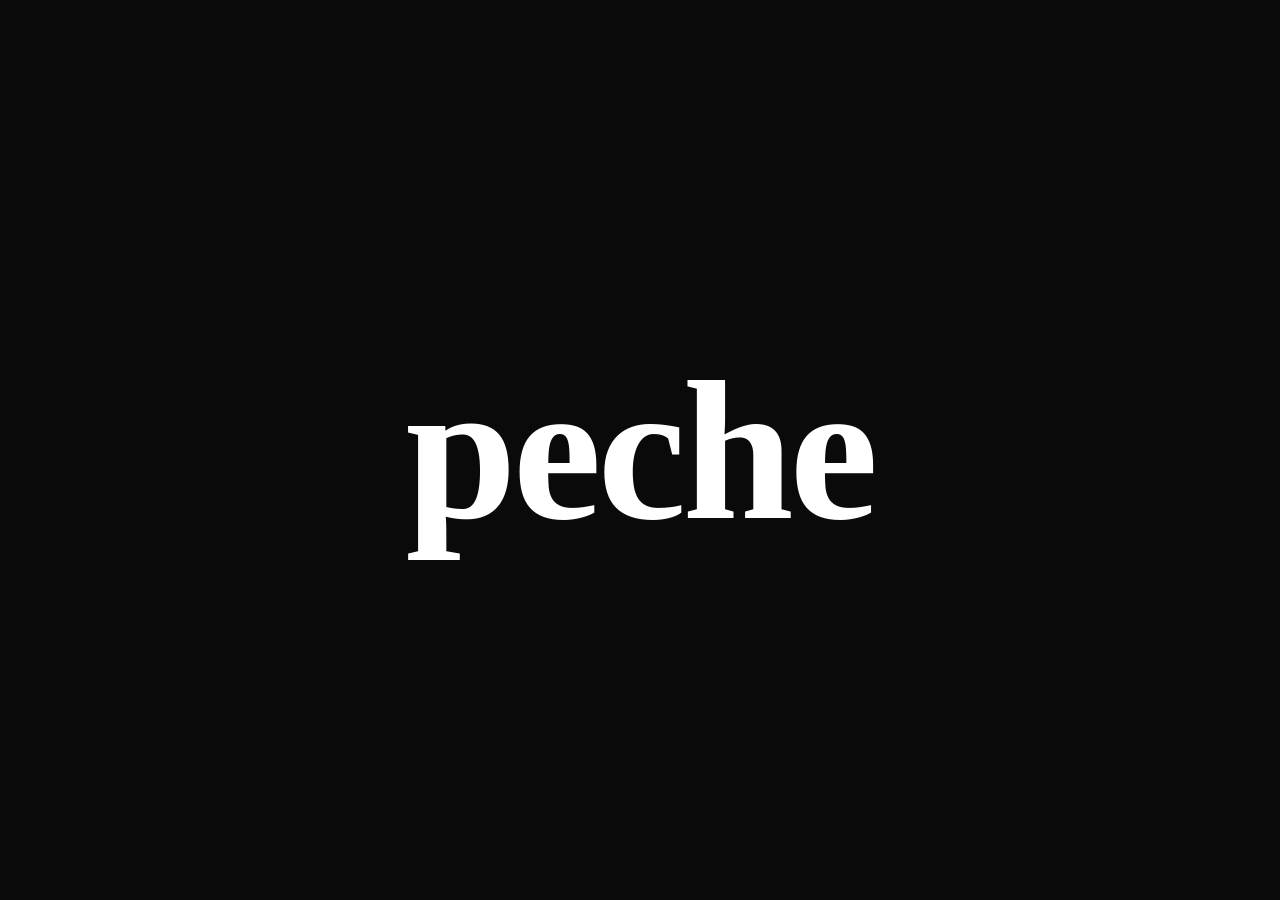
==== index.html @ 932194ef "Add files via upload" ====
<!DOCTYPE html>
<html lang="fr">
<head>
  <meta charset="UTF-8">
  <meta name="viewport" content="width=device-width, initial-scale=1.0">
  <title>peche</title>
  <style>
    * { margin: 0; padding: 0; box-sizing: border-box; }
    body {
      min-height: 100vh;
      display: flex;
      align-items: center;
      justify-content: center;
      background: #0a0a0a;
    }
    h1 {
      font-family: Georgia, serif;
      font-size: clamp(80px, 20vw, 200px);
      font-weight: 900;
      color: #ffffff;
      text-transform: lowercase;
      letter-spacing: -4px;
    }
  </style>
</head>
<body>
  <h1>peche</h1>
</body>
</html>
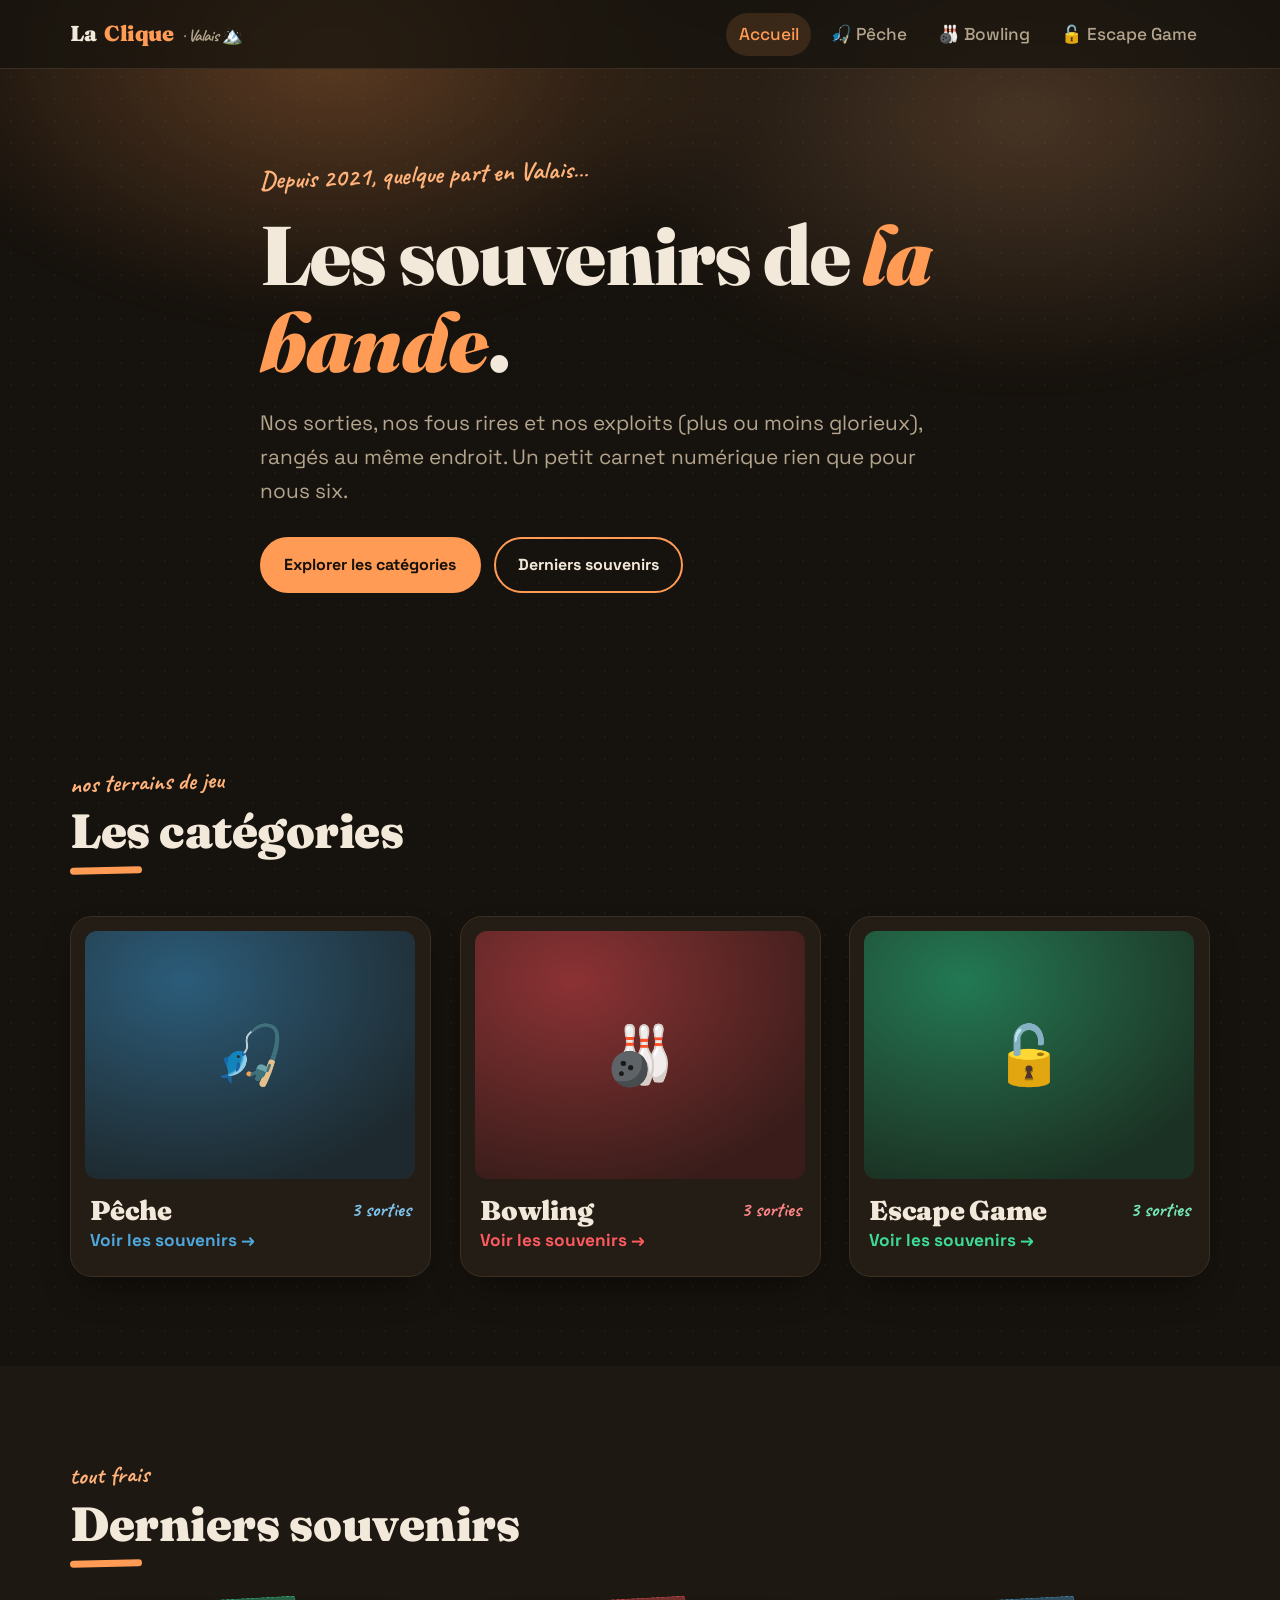
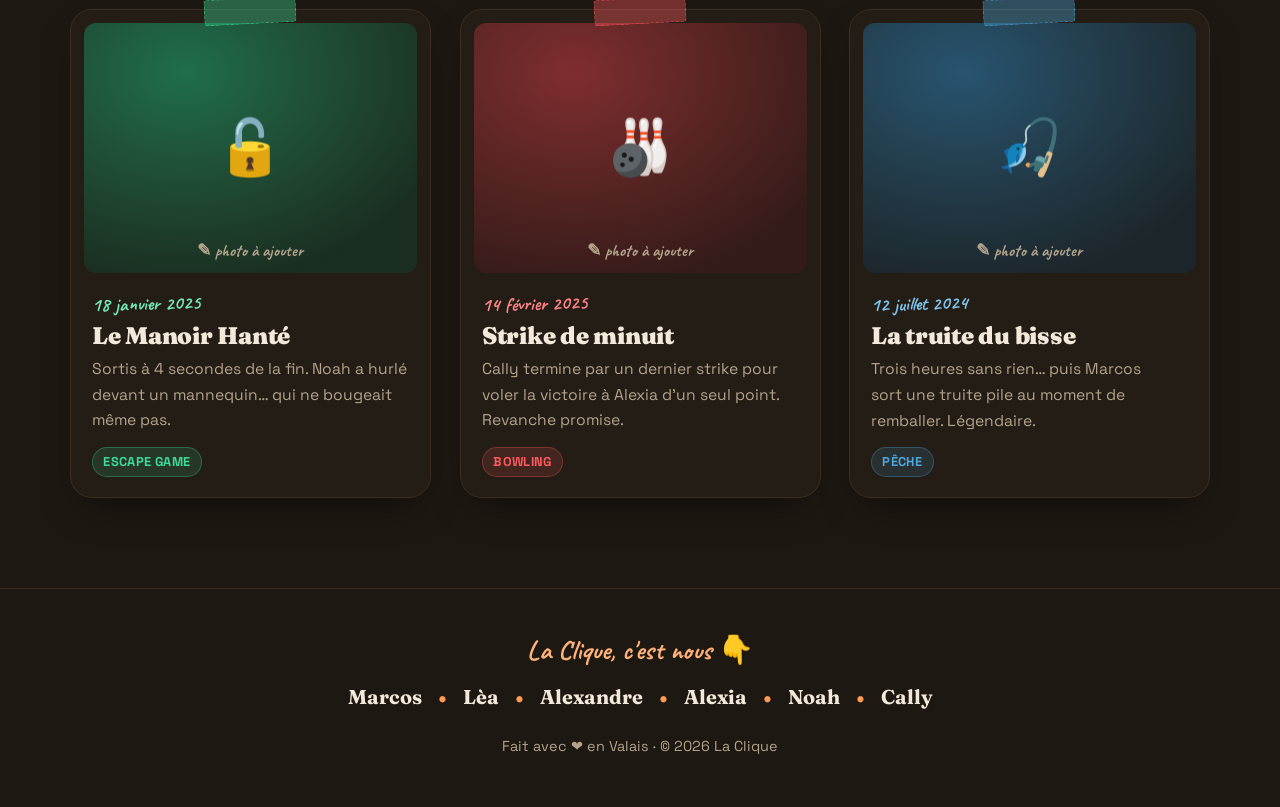
==== commit 06a9afb6: "Add files via upload" ====
--- a/index.html
+++ b/index.html
@@ -3,27 +3,221 @@
 <head>
   <meta charset="UTF-8">
   <meta name="viewport" content="width=device-width, initial-scale=1.0">
-  <title>peche</title>
-  <style>
-    * { margin: 0; padding: 0; box-sizing: border-box; }
-    body {
-      min-height: 100vh;
-      display: flex;
-      align-items: center;
-      justify-content: center;
-      background: #0a0a0a;
-    }
-    h1 {
-      font-family: Georgia, serif;
-      font-size: clamp(80px, 20vw, 200px);
-      font-weight: 900;
-      color: #ffffff;
-      text-transform: lowercase;
-      letter-spacing: -4px;
-    }
-  </style>
+  <title>La Clique — Souvenirs entre potes · Valais</title>
+  <meta name="description" content="Les souvenirs d'une bande de 6 potes en Valais : pêche, bowling, escape game et toutes nos sorties.">
+
+  <!-- Mode sombre annoncé au navigateur -->
+  <meta name="color-scheme" content="dark">
+
+  <!-- Google Fonts (seule dépendance externe autorisée) -->
+  <link rel="preconnect" href="https://fonts.googleapis.com">
+  <link rel="preconnect" href="https://fonts.gstatic.com" crossorigin>
+  <link href="https://fonts.googleapis.com/css2?family=Caveat:wght@500;700&family=Fraunces:opsz,wght@9..144,700;9..144,900&family=Space+Grotesk:wght@400;500;700&display=swap" rel="stylesheet">
+
+  <link rel="stylesheet" href="style.css">
+
+  <!-- Active le mode "JavaScript présent" immédiatement (évite tout clignotement) -->
+  <script>document.documentElement.className += " js";</script>
 </head>
+
 <body>
-  <h1>peche</h1>
+
+  <!-- ══════════════════════════════════════════════════════════════════════
+       HEADER / NAVIGATION (identique sur toutes les pages)
+       👉 Si tu ajoutes une page catégorie, ajoute son lien dans ce <ul>
+          ET dans le header des autres pages (peche.html, bowling.html, ...).
+       ══════════════════════════════════════════════════════════════════════ -->
+  <header class="site-header">
+    <nav class="nav container" aria-label="Navigation principale">
+      <!-- ✏️ Nom du site : modifie-le ici si tu veux -->
+      <a class="brand" href="index.html">
+        La <span>Clique</span> <small>· Valais 🏔️</small>
+      </a>
+
+      <button class="nav__toggle" aria-label="Ouvrir le menu" aria-expanded="false" aria-controls="menu">☰</button>
+
+      <ul class="nav__links" id="menu">
+        <li><a href="index.html" aria-current="page">Accueil</a></li>
+        <li><a href="peche.html">🎣 Pêche</a></li>
+        <li><a href="bowling.html">🎳 Bowling</a></li>
+        <li><a href="escape-game.html">🔓 Escape Game</a></li>
+      </ul>
+    </nav>
+  </header>
+
+  <main>
+
+    <!-- ══════════════════════════════════════════════════════════════════
+         HERO
+         ══════════════════════════════════════════════════════════════════ -->
+    <section class="hero">
+      <div class="container hero__inner">
+        <span class="hero__tag">Depuis 2021, quelque part en Valais…</span>
+        <h1>Les souvenirs de <em>la bande</em>.</h1>
+        <p class="hero__lead">
+          Nos sorties, nos fous rires et nos exploits (plus ou moins glorieux),
+          rangés au même endroit. Un petit carnet numérique rien que pour nous six.
+        </p>
+        <div class="hero__actions">
+          <a class="btn btn--solid" href="#categories">Explorer les catégories</a>
+          <a class="btn btn--ghost" href="#recents">Derniers souvenirs</a>
+        </div>
+      </div>
+    </section>
+
+    <!-- ══════════════════════════════════════════════════════════════════
+         RÉSUMÉ VISUEL DES CATÉGORIES — une photo représentative par catégorie
+         ══════════════════════════════════════════════════════════════════ -->
+    <section class="section" id="categories">
+      <div class="container">
+        <div class="section__head reveal">
+          <span class="section__kicker">nos terrains de jeu</span>
+          <h2 class="section__title">Les catégories</h2>
+        </div>
+
+        <div class="cat-grid">
+
+          <!-- ── PÊCHE ── -->
+          <!-- ✏️ Photo représentative : remplace l'image par la tienne.
+               Tant que le fichier n'existe pas, l'emoji (data-icon) s'affiche. -->
+          <a class="cat-card reveal" href="peche.html" style="--accent:#4ea8de; --accent-soft:#7ec4ee;">
+            <div class="cat-card__photo" data-icon="🎣">
+              <img src="images/peche-cover.jpg" alt="Sortie pêche au bord d'un lac valaisan" loading="lazy" onerror="this.style.display='none'">
+            </div>
+            <div class="cat-card__label">
+              <h3>Pêche</h3>
+              <span class="cat-card__count">3 sorties</span>
+            </div>
+            <span class="cat-card__go">Voir les souvenirs →</span>
+          </a>
+
+          <!-- ── BOWLING ── -->
+          <a class="cat-card reveal" href="bowling.html" style="--accent:#ff5a5f; --accent-soft:#ff8488;">
+            <div class="cat-card__photo" data-icon="🎳">
+              <img src="images/bowling-cover.jpg" alt="Soirée bowling de la bande" loading="lazy" onerror="this.style.display='none'">
+            </div>
+            <div class="cat-card__label">
+              <h3>Bowling</h3>
+              <span class="cat-card__count">3 sorties</span>
+            </div>
+            <span class="cat-card__go">Voir les souvenirs →</span>
+          </a>
+
+          <!-- ── ESCAPE GAME ── -->
+          <a class="cat-card reveal" href="escape-game.html" style="--accent:#3ddc97; --accent-soft:#74e9b8;">
+            <div class="cat-card__photo" data-icon="🔓">
+              <img src="images/escape-game-cover.jpg" alt="La bande dans une salle d'escape game" loading="lazy" onerror="this.style.display='none'">
+            </div>
+            <div class="cat-card__label">
+              <h3>Escape Game</h3>
+              <span class="cat-card__count">3 sorties</span>
+            </div>
+            <span class="cat-card__go">Voir les souvenirs →</span>
+          </a>
+
+          <!-- ➕ NOUVELLE CATÉGORIE ?
+               Copie un bloc <a class="cat-card">…</a> ci-dessus, change le lien
+               (href), l'emoji (data-icon), le titre et la couleur (--accent /
+               --accent-soft dans le style="..."). Pense à créer la page .html
+               correspondante et à l'ajouter au menu. -->
+
+        </div>
+      </div>
+    </section>
+
+    <!-- ══════════════════════════════════════════════════════════════════
+         DERNIERS SOUVENIRS AJOUTÉS
+         👉 COMMENT METTRE À JOUR :
+            Quand tu ajoutes un souvenir sur une page catégorie, copie-colle
+            ici la même carte (bloc <article class="card">…</article>) pour la
+            faire apparaître en page d'accueil. Garde les 3 plus récentes en
+            haut et supprime les plus anciennes de cette section.
+         ══════════════════════════════════════════════════════════════════ -->
+    <section class="section section--soft" id="recents">
+      <div class="container">
+        <div class="section__head reveal">
+          <span class="section__kicker">tout frais</span>
+          <h2 class="section__title">Derniers souvenirs</h2>
+        </div>
+
+        <div class="cards">
+
+          <!-- ▼▼▼ DÉBUT DES CARTES "DERNIERS SOUVENIRS" ▼▼▼ -->
+
+          <!-- Souvenir récent #1 (escape game) -->
+          <article class="card reveal" style="--accent:#3ddc97; --accent-soft:#74e9b8;">
+            <div class="card__photo" data-icon="🔓">
+              <img src="images/escape-manoir.jpg" alt="La bande devant la porte du manoir hanté" loading="lazy" onerror="this.style.display='none'">
+            </div>
+            <div class="card__body">
+              <span class="card__date">18 janvier 2025</span>
+              <h3 class="card__title">Le Manoir Hanté</h3>
+              <p class="card__note">
+                Sortis à 4 secondes de la fin. Noah a hurlé devant un mannequin… qui ne bougeait même pas.
+              </p>
+              <span class="card__cat">Escape Game</span>
+            </div>
+          </article>
+
+          <!-- Souvenir récent #2 (bowling) -->
+          <article class="card reveal" style="--accent:#ff5a5f; --accent-soft:#ff8488;">
+            <div class="card__photo" data-icon="🎳">
+              <img src="images/bowling-strike-minuit.jpg" alt="Strike au bowling à minuit" loading="lazy" onerror="this.style.display='none'">
+            </div>
+            <div class="card__body">
+              <span class="card__date">14 février 2025</span>
+              <h3 class="card__title">Strike de minuit</h3>
+              <p class="card__note">
+                Cally termine par un dernier strike pour voler la victoire à Alexia d'un seul point. Revanche promise.
+              </p>
+              <span class="card__cat">Bowling</span>
+            </div>
+          </article>
+
+          <!-- Souvenir récent #3 (pêche) -->
+          <article class="card reveal" style="--accent:#4ea8de; --accent-soft:#7ec4ee;">
+            <div class="card__photo" data-icon="🎣">
+              <img src="images/peche-truite-bisse.jpg" alt="Truite pêchée au bord d'un bisse" loading="lazy" onerror="this.style.display='none'">
+            </div>
+            <div class="card__body">
+              <span class="card__date">12 juillet 2024</span>
+              <h3 class="card__title">La truite du bisse</h3>
+              <p class="card__note">
+                Trois heures sans rien… puis Marcos sort une truite pile au moment de remballer. Légendaire.
+              </p>
+              <span class="card__cat">Pêche</span>
+            </div>
+          </article>
+
+          <!-- ▲▲▲ FIN DES CARTES "DERNIERS SOUVENIRS" ▲▲▲ -->
+
+        </div>
+      </div>
+    </section>
+
+  </main>
+
+  <!-- ══════════════════════════════════════════════════════════════════════
+       FOOTER (identique sur toutes les pages)
+       ✏️ Remplace les 6 prénoms ci-dessous par ceux de la vraie bande.
+       ══════════════════════════════════════════════════════════════════════ -->
+  <footer class="site-footer">
+    <div class="container">
+      <span class="handwritten">La Clique, c'est nous 👇</span>
+      <ul class="crew">
+        <li>Marcos</li>
+        <li>Lèa</li>
+        <li>Alexandre</li>
+        <li>Alexia</li>
+        <li>Noah</li>
+        <li>Cally</li>
+      </ul>
+      <p class="site-footer__meta">
+        Fait avec ❤️ en Valais · © <span data-year>2026</span> La Clique
+      </p>
+    </div>
+  </footer>
+
+  <script src="script.js"></script>
 </body>
 </html>
--- a/style.css
+++ b/style.css
@@ -0,0 +1,647 @@
+/* ============================================================================
+   LA CLIQUE — Souvenirs entre potes (Valais)
+   Feuille de style partagée par toutes les pages.
+   Style : "scrapbook moderne", dark mode, chaleureux.
+
+   SOMMAIRE
+   1.  Variables (couleurs, polices)        → :root
+   2.  Couleur d'accent par catégorie       → body[data-category="..."]
+   3.  Reset & base
+   4.  Typographie
+   5.  Conteneurs & utilitaires
+   6.  Header / navigation fixe
+   7.  Hero (accueil + bannière catégorie)
+   8.  Boutons & liens
+   9.  Cartes "catégorie" (accueil)
+   10. Cartes "souvenir" (grille)
+   11. Animations au scroll (.reveal)
+   12. Footer
+   13. Responsive (mobile)
+   14. Préférence "réduire les animations"
+
+   👉 POUR AJOUTER UNE NOUVELLE CATÉGORIE : voir la section 2 ci-dessous.
+   ============================================================================ */
+
+
+/* ============================================================================
+   1. VARIABLES GLOBALES
+   ============================================================================ */
+:root {
+  /* — Couleurs de fond (dark mode chaleureux, pas un noir froid) — */
+  --bg:            #16120d;   /* fond général, presque noir mais chaud */
+  --bg-soft:       #1e1812;   /* fonds de sections alternées */
+  --surface:       #241d15;   /* fond des cartes */
+  --surface-2:     #2c241a;   /* fond des cartes au survol */
+  --border:        #3a2f22;   /* bordures discrètes */
+
+  /* — Texte — */
+  --text:          #f3e9da;   /* texte principal (blanc cassé chaud) */
+  --text-muted:    #b3a48d;   /* texte secondaire / dates */
+
+  /* — Accent par défaut (page d'accueil) : ambre chaleureux — */
+  --accent:        #ff9b54;
+  --accent-soft:   #ffb27a;
+
+  /* — Polices (chargées via Google Fonts dans le <head> de chaque page) — */
+  --font-display:  "Fraunces", Georgia, "Times New Roman", serif;  /* gros titres */
+  --font-hand:     "Caveat", "Segoe Script", cursive;              /* touches manuscrites */
+  --font-body:     "Space Grotesk", system-ui, sans-serif;         /* texte courant */
+
+  /* — Mesures — */
+  --radius:        14px;
+  --radius-lg:     22px;
+  --maxw:          1140px;
+  --shadow:        0 18px 40px -18px rgba(0, 0, 0, .65);
+  --shadow-hover:  0 26px 55px -16px rgba(0, 0, 0, .75);
+}
+
+
+/* ============================================================================
+   2. COULEUR D'ACCENT PAR CATÉGORIE
+   --------------------------------------------------------------------------
+   Chaque page catégorie a, sur sa balise <body>, un attribut
+   data-category="..." qui active la bonne couleur.
+
+   ➕ POUR AJOUTER UNE CATÉGORIE (ex : "ski") :
+      1. Copie une page existante (ex : peche.html) en ski.html
+      2. Mets <body data-category="ski"> sur cette nouvelle page
+      3. Ajoute une ligne ici avec sa couleur :
+            body[data-category="ski"]  { --accent: #6ec1ff; --accent-soft: #9ad4ff; }
+      4. Ajoute un lien vers ski.html dans le <header> de chaque page
+   ============================================================================ */
+body[data-category="peche"]        { --accent: #4ea8de; --accent-soft: #7ec4ee; } /* 🎣 bleu  */
+body[data-category="bowling"]      { --accent: #ff5a5f; --accent-soft: #ff8488; } /* 🎳 rouge */
+body[data-category="escape-game"]  { --accent: #3ddc97; --accent-soft: #74e9b8; } /* 🔓 vert  */
+
+
+/* ============================================================================
+   3. RESET & BASE
+   ============================================================================ */
+*,
+*::before,
+*::after { box-sizing: border-box; }
+
+* { margin: 0; }
+
+html {
+  scroll-behavior: smooth;
+  -webkit-text-size-adjust: 100%;
+}
+
+body {
+  background-color: var(--bg);
+  /* Légère trame de points façon carnet de notes — discrète */
+  background-image:
+    radial-gradient(rgba(255, 255, 255, .035) 1px, transparent 1px);
+  background-size: 22px 22px;
+  color: var(--text);
+  font-family: var(--font-body);
+  font-size: clamp(1rem, .96rem + .2vw, 1.08rem);
+  line-height: 1.65;
+  min-height: 100vh;
+  overflow-x: hidden;
+}
+
+img { display: block; max-width: 100%; }
+
+a { color: inherit; text-decoration: none; }
+
+::selection { background: var(--accent); color: #1a1208; }
+
+/* Focus clavier visible (accessibilité) */
+:focus-visible {
+  outline: 3px solid var(--accent);
+  outline-offset: 3px;
+  border-radius: 4px;
+}
+
+
+/* ============================================================================
+   4. TYPOGRAPHIE
+   ============================================================================ */
+h1, h2, h3 {
+  font-family: var(--font-display);
+  font-weight: 900;
+  line-height: 1.05;
+  letter-spacing: -.01em;
+}
+
+p { text-wrap: pretty; }
+
+/* Petit label manuscrit (dates, légendes, intitulés de section) */
+.handwritten {
+  font-family: var(--font-hand);
+  font-weight: 700;
+  color: var(--accent-soft);
+  font-size: 1.4rem;
+  line-height: 1;
+}
+
+
+/* ============================================================================
+   5. CONTENEURS & UTILITAIRES
+   ============================================================================ */
+.container {
+  width: min(100% - 2.4rem, var(--maxw));
+  margin-inline: auto;
+}
+
+.section { padding-block: clamp(3.5rem, 7vw, 6rem); }
+.section--soft { background: var(--bg-soft); }
+
+/* En-tête de section : petit label manuscrit + gros titre souligné */
+.section__head { margin-bottom: 2.6rem; }
+.section__kicker {
+  font-family: var(--font-hand);
+  font-weight: 700;
+  font-size: 1.5rem;
+  color: var(--accent-soft);
+  display: inline-block;
+  transform: rotate(-2deg);
+}
+.section__title {
+  font-size: clamp(1.9rem, 1.3rem + 2.6vw, 3rem);
+  margin-top: .2rem;
+}
+/* Petit trait d'accent dessiné à la main sous les titres */
+.section__title::after {
+  content: "";
+  display: block;
+  width: 72px;
+  height: 7px;
+  margin-top: .7rem;
+  border-radius: 999px;
+  background: var(--accent);
+  transform: rotate(-1.2deg);
+}
+
+
+/* ============================================================================
+   6. HEADER / NAVIGATION FIXE
+   ============================================================================ */
+.site-header {
+  position: fixed;
+  inset: 0 0 auto 0;
+  z-index: 100;
+  background: rgba(22, 18, 13, .72);
+  backdrop-filter: blur(12px);
+  -webkit-backdrop-filter: blur(12px);
+  border-bottom: 1px solid var(--border);
+}
+.nav {
+  display: flex;
+  align-items: center;
+  justify-content: space-between;
+  gap: 1rem;
+  padding-block: .8rem;
+}
+
+/* Logo / nom du site */
+.brand {
+  display: inline-flex;
+  align-items: baseline;
+  gap: .5rem;
+  font-family: var(--font-display);
+  font-weight: 900;
+  font-size: 1.35rem;
+  letter-spacing: -.02em;
+}
+.brand span { color: var(--accent); }
+.brand small {
+  font-family: var(--font-hand);
+  font-weight: 700;
+  font-size: 1.05rem;
+  color: var(--text-muted);
+}
+
+/* Liens de navigation */
+.nav__links {
+  display: flex;
+  align-items: center;
+  gap: .35rem;
+  list-style: none;
+  padding: 0;
+}
+.nav__links a {
+  display: inline-block;
+  padding: .45rem .8rem;
+  border-radius: 999px;
+  font-weight: 500;
+  color: var(--text-muted);
+  transition: color .2s, background .2s;
+}
+.nav__links a:hover { color: var(--text); background: var(--surface); }
+/* Page courante mise en avant (via aria-current="page" dans le HTML) */
+.nav__links a[aria-current="page"] {
+  color: var(--accent);
+  background: color-mix(in srgb, var(--accent) 14%, transparent);
+}
+
+/* Bouton hamburger (visible en mobile uniquement) */
+.nav__toggle {
+  display: none;
+  background: var(--surface);
+  border: 1px solid var(--border);
+  color: var(--text);
+  width: 44px; height: 44px;
+  border-radius: 12px;
+  cursor: pointer;
+  font-size: 1.3rem;
+  line-height: 1;
+}
+
+
+/* ============================================================================
+   7. HERO (haut de la page d'accueil + bannière des catégories)
+   ============================================================================ */
+.hero {
+  position: relative;
+  padding-top: clamp(7rem, 12vw, 10rem);
+  padding-bottom: clamp(3rem, 7vw, 5rem);
+  overflow: hidden;
+}
+/* Halo coloré flou en arrière-plan */
+.hero::before {
+  content: "";
+  position: absolute;
+  top: -20%; left: 50%;
+  width: 120vw; height: 70vh;
+  transform: translateX(-50%);
+  background:
+    radial-gradient(40% 60% at 30% 30%, color-mix(in srgb, var(--accent) 30%, transparent), transparent 70%),
+    radial-gradient(40% 60% at 75% 40%, color-mix(in srgb, var(--accent-soft) 22%, transparent), transparent 70%);
+  filter: blur(20px);
+  z-index: -1;
+  pointer-events: none;
+}
+.hero__inner { max-width: 760px; }
+.hero h1 {
+  font-size: clamp(2.6rem, 1.6rem + 6vw, 5.2rem);
+}
+.hero h1 em {
+  font-style: italic;
+  color: var(--accent);
+}
+.hero__lead {
+  margin-top: 1.2rem;
+  font-size: clamp(1.05rem, 1rem + .5vw, 1.3rem);
+  color: var(--text-muted);
+  max-width: 56ch;
+}
+.hero__tag {
+  display: inline-block;
+  margin-bottom: 1rem;
+  font-family: var(--font-hand);
+  font-weight: 700;
+  font-size: 1.6rem;
+  color: var(--accent-soft);
+  transform: rotate(-2deg);
+}
+
+/* Variante : bannière en tête des pages catégorie */
+.hero--cat { padding-bottom: clamp(2rem, 4vw, 3rem); }
+.hero--cat h1 { font-size: clamp(2.4rem, 1.6rem + 5vw, 4.4rem); }
+.hero--cat .hero__lead { margin-top: .8rem; }
+
+
+/* ============================================================================
+   8. BOUTONS & LIENS
+   ============================================================================ */
+.btn {
+  --b: var(--accent);
+  display: inline-flex;
+  align-items: center;
+  gap: .5rem;
+  padding: .8rem 1.4rem;
+  border-radius: 999px;
+  font-family: var(--font-body);
+  font-weight: 700;
+  font-size: 1rem;
+  cursor: pointer;
+  border: 2px solid var(--b);
+  transition: transform .15s, box-shadow .2s, background .2s, color .2s;
+}
+.btn--solid { background: var(--b); color: #17110a; }
+.btn--ghost { background: transparent; color: var(--text); }
+.btn:hover { transform: translateY(-2px); box-shadow: var(--shadow); }
+.btn--ghost:hover { background: color-mix(in srgb, var(--accent) 16%, transparent); }
+
+.hero__actions { display: flex; flex-wrap: wrap; gap: .8rem; margin-top: 1.8rem; }
+
+/* Lien "retour" en haut des pages catégorie */
+.backlink {
+  display: inline-flex;
+  align-items: center;
+  gap: .4rem;
+  color: var(--text-muted);
+  font-weight: 500;
+  margin-bottom: 1rem;
+}
+.backlink:hover { color: var(--accent); }
+
+
+/* ============================================================================
+   9. CARTES "CATÉGORIE" (page d'accueil — résumé visuel)
+   --------------------------------------------------------------------------
+   Une grande carte par catégorie, façon polaroïd, qui mène à sa page.
+   ============================================================================ */
+.cat-grid {
+  display: grid;
+  grid-template-columns: repeat(auto-fit, minmax(260px, 1fr));
+  gap: 1.8rem;
+}
+.cat-card {
+  position: relative;
+  display: block;
+  background: var(--surface);
+  border: 1px solid var(--border);
+  border-radius: var(--radius-lg);
+  padding: .9rem .9rem 1.3rem;
+  box-shadow: var(--shadow);
+  transition: transform .25s, box-shadow .25s, border-color .25s;
+}
+/* Légère rotation alternée façon photos collées */
+.cat-grid > .cat-card:nth-child(odd)  { transform: rotate(-1.3deg); }
+.cat-grid > .cat-card:nth-child(even) { transform: rotate(1.3deg); }
+.cat-card:hover {
+  transform: rotate(0) translateY(-6px);
+  box-shadow: var(--shadow-hover);
+  border-color: var(--accent);
+}
+.cat-card__photo {
+  position: relative;
+  aspect-ratio: 4 / 3;
+  border-radius: 12px;
+  overflow: hidden;
+  /* Fond coloré (placeholder) à la couleur de la catégorie */
+  background:
+    radial-gradient(120% 120% at 30% 20%,
+      color-mix(in srgb, var(--accent) 55%, #000) 0%,
+      color-mix(in srgb, var(--accent) 16%, #14110d) 72%);
+  display: grid;
+  place-items: center;
+}
+/* Emoji affiché tant qu'aucune photo n'est présente (attribut data-icon) */
+.cat-card__photo::before {
+  content: attr(data-icon);
+  font-size: clamp(2.6rem, 9vw, 3.6rem);
+  z-index: 1;
+}
+.cat-card__photo img {
+  position: absolute;
+  inset: 0;
+  width: 100%; height: 100%;
+  object-fit: cover;
+  z-index: 2;          /* la vraie photo recouvre le placeholder */
+}
+.cat-card__label {
+  display: flex;
+  align-items: center;
+  justify-content: space-between;
+  gap: .5rem;
+  margin-top: .9rem;
+  padding-inline: .3rem;
+}
+.cat-card__label h3 { font-size: 1.7rem; }
+.cat-card__count {
+  font-family: var(--font-hand);
+  font-weight: 700;
+  color: var(--accent-soft);
+  font-size: 1.25rem;
+  white-space: nowrap;
+}
+.cat-card__go {
+  margin-top: .3rem;
+  padding-inline: .3rem;
+  color: var(--accent);
+  font-weight: 700;
+  transition: gap .2s;
+}
+
+
+/* ============================================================================
+   10. CARTES "SOUVENIR" (grille des pages catégorie + derniers souvenirs)
+   --------------------------------------------------------------------------
+   Composant réutilisable : copie-colle un bloc <article class="card"> pour
+   ajouter un souvenir. Voir les commentaires dans les fichiers HTML.
+   ============================================================================ */
+.cards {
+  display: grid;
+  grid-template-columns: repeat(auto-fill, minmax(290px, 1fr));
+  gap: 2rem 1.8rem;
+}
+
+.card {
+  position: relative;
+  background: var(--surface);
+  border: 1px solid var(--border);
+  border-radius: var(--radius-lg);
+  box-shadow: var(--shadow);
+  padding: .8rem .8rem 1.3rem;
+  transition: transform .25s, box-shadow .25s, border-color .25s, background .25s;
+}
+/* Rotation légère alternée (effet photos collées) */
+.cards > .card:nth-child(3n+1) { transform: rotate(-1.1deg); }
+.cards > .card:nth-child(3n+2) { transform: rotate(.7deg); }
+.cards > .card:nth-child(3n+3) { transform: rotate(1.4deg); }
+.card:hover {
+  transform: rotate(0) translateY(-6px);
+  background: var(--surface-2);
+  border-color: var(--accent);
+  box-shadow: var(--shadow-hover);
+  z-index: 3;
+}
+
+/* — Bout de "scotch" en haut de la carte — */
+.card::before {
+  content: "";
+  position: absolute;
+  top: -12px; left: 50%;
+  width: 92px; height: 26px;
+  transform: translateX(-50%) rotate(-3deg);
+  background: color-mix(in srgb, var(--accent) 38%, transparent);
+  border: 1px dashed color-mix(in srgb, var(--accent) 55%, transparent);
+  border-radius: 3px;
+  z-index: 4;
+}
+
+/* — Zone photo — */
+.card__photo {
+  position: relative;
+  aspect-ratio: 4 / 3;
+  border-radius: 12px;
+  overflow: hidden;
+  background:
+    radial-gradient(120% 120% at 30% 20%,
+      color-mix(in srgb, var(--accent) 50%, #000) 0%,
+      color-mix(in srgb, var(--accent) 14%, #14110d) 72%);
+}
+/* Emoji du placeholder (attribut data-icon sur .card__photo) */
+.card__photo::before {
+  content: attr(data-icon);
+  position: absolute;
+  inset: 0;
+  display: grid;
+  place-items: center;
+  font-size: clamp(2.4rem, 9vw, 3.4rem);
+  z-index: 1;
+}
+/* Petite légende du placeholder, façon manuscrite */
+.card__photo::after {
+  content: "✎ photo à ajouter";
+  position: absolute;
+  left: 0; right: 0; bottom: .5rem;
+  text-align: center;
+  font-family: var(--font-hand);
+  font-weight: 700;
+  font-size: 1.05rem;
+  color: var(--text-muted);
+  z-index: 1;
+}
+.card__photo img {
+  position: absolute;
+  inset: 0;
+  width: 100%; height: 100%;
+  object-fit: cover;
+  z-index: 2;          /* recouvre le placeholder dès qu'une photo existe */
+}
+
+/* — Texte de la carte — */
+.card__body { padding: 1rem .5rem 0; }
+.card__date {
+  display: inline-block;
+  font-family: var(--font-hand);
+  font-weight: 700;
+  font-size: 1.2rem;
+  color: var(--accent-soft);
+  transform: rotate(-1.5deg);
+}
+.card__title {
+  font-size: 1.5rem;
+  margin-top: .15rem;
+}
+.card__note {
+  margin-top: .55rem;
+  color: var(--text-muted);
+  font-size: .98rem;
+}
+/* Petite étiquette de catégorie (utile sur la page d'accueil) */
+.card__cat {
+  display: inline-block;
+  margin-top: .8rem;
+  padding: .2rem .65rem;
+  border-radius: 999px;
+  font-size: .8rem;
+  font-weight: 700;
+  letter-spacing: .03em;
+  text-transform: uppercase;
+  color: var(--accent);
+  background: color-mix(in srgb, var(--accent) 14%, transparent);
+  border: 1px solid color-mix(in srgb, var(--accent) 30%, transparent);
+}
+
+
+/* ============================================================================
+   11. ANIMATIONS AU SCROLL (.reveal)
+   --------------------------------------------------------------------------
+   Les éléments avec la classe .reveal apparaissent en fondu quand ils
+   entrent dans l'écran (géré par script.js via IntersectionObserver).
+   La classe "js" est ajoutée par script.js : sans JavaScript, tout
+   reste visible (pas de contenu caché).
+   ============================================================================ */
+.js .reveal {
+  opacity: 0;
+  transform: translateY(26px);
+  transition: opacity .6s ease, transform .6s cubic-bezier(.2, .7, .3, 1);
+  transition-delay: var(--delay, 0ms);
+  will-change: opacity, transform;
+}
+.js .reveal.in-view {
+  opacity: 1;
+  transform: none;
+}
+
+
+/* ============================================================================
+   12. FOOTER
+   ============================================================================ */
+.site-footer {
+  border-top: 1px solid var(--border);
+  background: var(--bg-soft);
+  padding-block: 3rem;
+  text-align: center;
+}
+.site-footer .handwritten { font-size: 1.7rem; display: block; margin-bottom: .4rem; }
+
+/* Les 6 prénoms de la bande */
+.crew {
+  display: flex;
+  flex-wrap: wrap;
+  justify-content: center;
+  gap: .4rem 1rem;
+  list-style: none;
+  padding: 0;
+  margin: 1rem 0 1.4rem;
+  font-family: var(--font-display);
+  font-weight: 700;
+  font-size: 1.25rem;
+}
+.crew li { display: inline-flex; align-items: center; }
+.crew li::after {
+  content: "•";
+  margin-left: 1rem;
+  color: var(--accent);
+}
+.crew li:last-child::after { content: ""; margin: 0; }
+
+.site-footer__meta { color: var(--text-muted); font-size: .9rem; }
+.site-footer__meta a { color: var(--accent); }
+
+
+/* ============================================================================
+   13. RESPONSIVE (mobile)
+   ============================================================================ */
+@media (max-width: 760px) {
+  /* Menu replié derrière le bouton hamburger */
+  .nav__toggle { display: inline-flex; align-items: center; justify-content: center; }
+  .nav__links {
+    position: absolute;
+    top: calc(100% + .4rem);
+    right: 0; left: 0;
+    flex-direction: column;
+    align-items: stretch;
+    gap: .25rem;
+    padding: .6rem;
+    margin: 0 .6rem;
+    background: var(--surface);
+    border: 1px solid var(--border);
+    border-radius: var(--radius);
+    box-shadow: var(--shadow);
+    /* Caché par défaut, ouvert quand .nav__links--open est ajouté par le JS */
+    display: none;
+  }
+  .nav__links--open { display: flex; }
+  .nav__links a { padding: .7rem .9rem; }
+
+  /* On désactive les rotations en mobile pour garder une grille bien nette */
+  .cards > .card,
+  .cat-grid > .cat-card { transform: none !important; }
+
+  .hero__actions .btn { flex: 1 1 auto; justify-content: center; }
+}
+
+
+/* ============================================================================
+   14. PRÉFÉRENCE "RÉDUIRE LES ANIMATIONS"
+   On respecte les réglages d'accessibilité de l'appareil.
+   ============================================================================ */
+@media (prefers-reduced-motion: reduce) {
+  html { scroll-behavior: auto; }
+  .js .reveal { opacity: 1; transform: none; transition: none; }
+  *,
+  *::before,
+  *::after {
+    animation-duration: .001ms !important;
+    transition-duration: .001ms !important;
+  }
+}
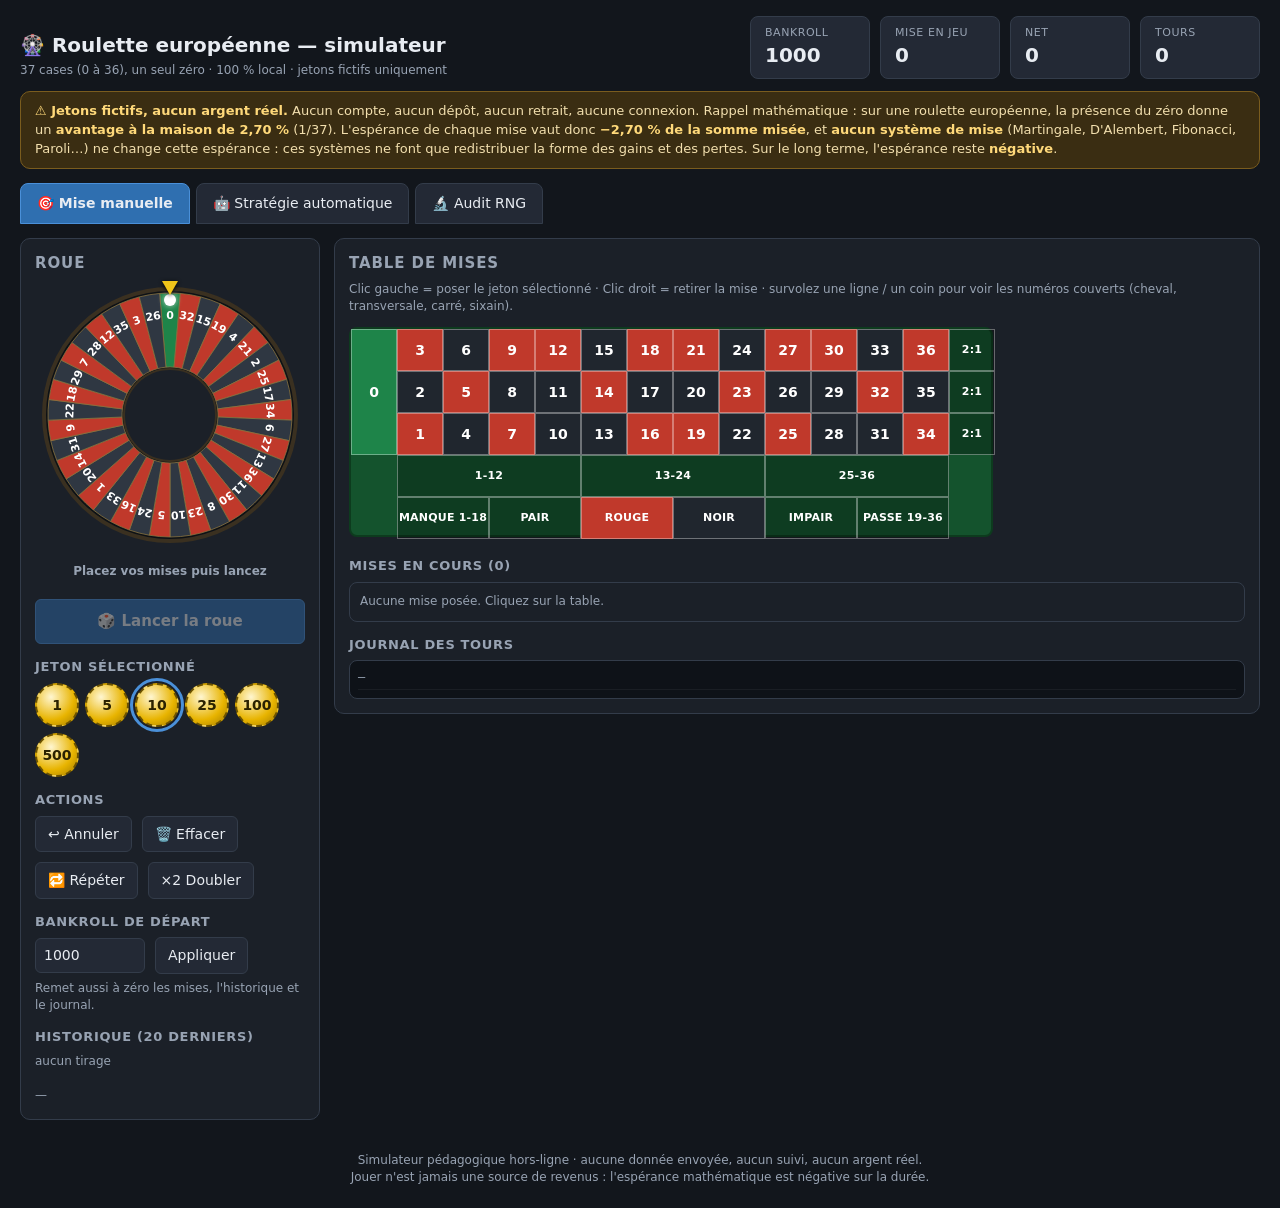
==== commit 1bea48cd: "Add files via upload" ====
--- a/index.html
+++ b/index.html
@@ -1,223 +1,1710 @@
 <!DOCTYPE html>
 <html lang="fr">
 <head>
-  <meta charset="UTF-8">
-  <meta name="viewport" content="width=device-width, initial-scale=1.0">
-  <title>La Clique — Souvenirs entre potes · Valais</title>
-  <meta name="description" content="Les souvenirs d'une bande de 6 potes en Valais : pêche, bowling, escape game et toutes nos sorties.">
-
-  <!-- Mode sombre annoncé au navigateur -->
-  <meta name="color-scheme" content="dark">
-
-  <!-- Google Fonts (seule dépendance externe autorisée) -->
-  <link rel="preconnect" href="https://fonts.googleapis.com">
-  <link rel="preconnect" href="https://fonts.gstatic.com" crossorigin>
-  <link href="https://fonts.googleapis.com/css2?family=Caveat:wght@500;700&family=Fraunces:opsz,wght@9..144,700;9..144,900&family=Space+Grotesk:wght@400;500;700&display=swap" rel="stylesheet">
-
-  <link rel="stylesheet" href="style.css">
-
-  <!-- Active le mode "JavaScript présent" immédiatement (évite tout clignotement) -->
-  <script>document.documentElement.className += " js";</script>
+<meta charset="utf-8">
+<meta name="viewport" content="width=device-width, initial-scale=1">
+<title>Roulette européenne — simulateur en jetons fictifs</title>
+<style>
+  :root{
+    --bg:#12161c;
+    --panel:#1b2028;
+    --panel-2:#232935;
+    --line:#333c4a;
+    --txt:#e8ecf2;
+    --muted:#98a3b3;
+    --red:#c0392b;
+    --black:#20262e;
+    --green:#1e8449;
+    --accent:#4a90d9;
+    --accent-2:#2f6fb0;
+    --win:#4caf50;
+    --lose:#e05252;
+    --felt:#14532d;
+    --cw:46px;
+    --ch:42px;
+  }
+  *{box-sizing:border-box}
+  html,body{margin:0;padding:0}
+  body{
+    background:var(--bg);
+    color:var(--txt);
+    font:14px/1.45 system-ui,-apple-system,"Segoe UI",Roboto,Helvetica,Arial,sans-serif;
+    padding:16px;
+  }
+  h1{font-size:20px;margin:0 0 2px}
+  h2{font-size:15px;margin:0 0 10px;text-transform:uppercase;letter-spacing:.06em;color:var(--muted)}
+  h3{font-size:13px;margin:14px 0 6px;color:var(--muted);text-transform:uppercase;letter-spacing:.05em}
+  .wrap{max-width:1240px;margin:0 auto}
+  header{display:flex;flex-wrap:wrap;gap:12px;align-items:flex-end;justify-content:space-between;margin-bottom:12px}
+  .sub{color:var(--muted);font-size:12px}
+  .panel{background:var(--panel);border:1px solid var(--line);border-radius:10px;padding:14px;margin-bottom:14px}
+  .row{display:flex;flex-wrap:wrap;gap:10px;align-items:center}
+  .col{display:flex;flex-direction:column;gap:4px}
+  label{font-size:12px;color:var(--muted)}
+  input[type=number],select{
+    background:var(--panel-2);color:var(--txt);border:1px solid var(--line);
+    border-radius:6px;padding:6px 8px;font:inherit;min-width:90px;
+  }
+  input[type=number]:focus,select:focus{outline:2px solid var(--accent);outline-offset:1px}
+  button{
+    background:var(--panel-2);color:var(--txt);border:1px solid var(--line);
+    border-radius:6px;padding:7px 12px;font:inherit;cursor:pointer;
+  }
+  button:hover:not(:disabled){border-color:var(--accent);background:#2b3341}
+  button:disabled{opacity:.45;cursor:not-allowed}
+  button.primary{background:var(--accent-2);border-color:var(--accent);font-weight:600}
+  button.pending{border-color:var(--accent);background:var(--accent-2);font-weight:600}
+  input.pending{border-color:var(--accent)}
+  button.primary:hover:not(:disabled){background:var(--accent)}
+
+  /* ---------- disclaimer ---------- */
+  .warn{
+    background:#3a2d12;border:1px solid #7a5c1e;color:#f2dfae;
+    border-radius:10px;padding:10px 14px;margin-bottom:14px;font-size:13px;
+  }
+  .warn b{color:#ffd97a}
+
+  /* ---------- tabs ---------- */
+  .tabs{display:flex;gap:6px;margin-bottom:14px;flex-wrap:wrap}
+  .tabs button{padding:9px 16px;border-radius:8px 8px 0 0}
+  .tabs button[aria-selected="true"]{background:var(--accent-2);border-color:var(--accent);font-weight:600}
+  [hidden]{display:none !important}
+
+  /* ---------- stats bar ---------- */
+  .stats{display:flex;flex-wrap:wrap;gap:10px}
+  .stat{background:var(--panel-2);border:1px solid var(--line);border-radius:8px;padding:8px 14px;min-width:120px}
+  .stat .k{font-size:11px;color:var(--muted);text-transform:uppercase;letter-spacing:.05em}
+  .stat .v{font-size:20px;font-weight:700;font-variant-numeric:tabular-nums}
+  .pos{color:var(--win)} .neg{color:var(--lose)}
+
+  /* ---------- layout ---------- */
+  .game{display:flex;gap:14px;align-items:flex-start;flex-wrap:wrap}
+  .game > .panel:first-child{flex:0 0 300px}
+  .game > .panel:last-child{flex:1 1 620px;min-width:0}
+
+  /* ---------- wheel ---------- */
+  .wheel-box{display:flex;flex-direction:column;align-items:center;gap:10px}
+  .wheel-stage{position:relative;width:260px;height:260px}
+  .wheel-stage svg{width:100%;height:100%;display:block}
+  #wheelRotor{transition:transform 4s cubic-bezier(.16,.75,.2,1)}
+  #ballOrbit{
+    position:absolute;inset:0;transition:transform 4s cubic-bezier(.16,.75,.2,1);
+  }
+  #ball{
+    position:absolute;left:50%;top:9px;width:12px;height:12px;margin-left:-6px;
+    background:#fff;border-radius:50%;box-shadow:0 0 6px rgba(255,255,255,.7);
+  }
+  .pointer{
+    position:absolute;left:50%;top:-4px;margin-left:-8px;width:0;height:0;
+    border-left:8px solid transparent;border-right:8px solid transparent;
+    border-top:14px solid #f0c419;filter:drop-shadow(0 1px 2px #000);z-index:3;
+  }
+  .result-badge{
+    display:flex;align-items:center;justify-content:center;gap:8px;
+    font-size:15px;font-weight:600;min-height:34px;
+  }
+  .num-badge{
+    display:inline-flex;align-items:center;justify-content:center;
+    min-width:34px;height:34px;padding:0 8px;border-radius:8px;font-weight:700;font-size:17px;
+    border:1px solid rgba(255,255,255,.25);
+  }
+  .n-red{background:var(--red)} .n-black{background:var(--black)} .n-green{background:var(--green)}
+
+  /* ---------- history ---------- */
+  .history{display:flex;flex-wrap:wrap;gap:5px;min-height:26px}
+  .h-item{
+    width:26px;height:26px;border-radius:5px;display:flex;align-items:center;justify-content:center;
+    font-size:12px;font-weight:700;border:1px solid rgba(255,255,255,.15);
+  }
+  .h-item.latest{outline:2px solid #f0c419;outline-offset:1px}
+
+  /* ---------- betting table ---------- */
+  .table-scroll{overflow-x:auto;padding-bottom:6px}
+  .felt{
+    position:relative;background:var(--felt);border:2px solid #0d3b1e;border-radius:8px;
+    user-select:none;
+  }
+  .cell{
+    position:absolute;display:flex;align-items:center;justify-content:center;
+    border:1px solid rgba(255,255,255,.35);font-weight:700;font-size:14px;color:#fff;
+  }
+  .cell.num{cursor:pointer}
+  .cell.num:hover,.cell.hl{box-shadow:inset 0 0 0 3px #f0c419}
+  .cell.win{animation:winpulse 1.6s ease-out}
+  @keyframes winpulse{
+    0%,100%{box-shadow:inset 0 0 0 0 rgba(255,255,255,0)}
+    20%,60%{box-shadow:inset 0 0 0 4px #fff}
+  }
+  .c-red{background:var(--red)} .c-black{background:var(--black)} .c-green{background:var(--green)}
+  .c-outside{background:rgba(0,0,0,.28);font-size:11px;letter-spacing:.02em;cursor:pointer;white-space:nowrap}
+  .c-outside:hover,.c-outside.hl{box-shadow:inset 0 0 0 3px #f0c419}
+  .spot{position:absolute;cursor:pointer;z-index:5;border-radius:3px;pointer-events:auto}
+  .spot:hover{background:rgba(240,196,25,.55);box-shadow:0 0 0 1px #f0c419}
+  .chips-layer{position:absolute;inset:0;pointer-events:none;z-index:8}
+  .chip{
+    position:absolute;transform:translate(-50%,-50%);
+    width:26px;height:26px;border-radius:50%;
+    background:radial-gradient(circle at 35% 30%,#fff6d0,#e8b400 60%,#a37c00);
+    color:#2b2200;border:2px dashed #6b5200;
+    display:flex;align-items:center;justify-content:center;
+    font-size:10px;font-weight:800;font-variant-numeric:tabular-nums;
+    box-shadow:0 2px 4px rgba(0,0,0,.5);
+  }
+  .chip.big{font-size:9px}
+
+  /* ---------- chip selector ---------- */
+  .chip-pick{display:flex;gap:6px;flex-wrap:wrap}
+  .chip-pick button{
+    width:44px;height:44px;border-radius:50%;padding:0;font-weight:800;
+    background:radial-gradient(circle at 35% 30%,#fff6d0,#e8b400 60%,#a37c00);
+    color:#2b2200;border:2px dashed #6b5200;
+  }
+  .chip-pick button[aria-pressed="true"]{outline:3px solid var(--accent);outline-offset:2px}
+
+  /* ---------- bet list ---------- */
+  .betlist{max-height:190px;overflow:auto;border:1px solid var(--line);border-radius:8px}
+  .betlist table{width:100%;border-collapse:collapse;font-size:12px}
+  .betlist th,.betlist td{padding:5px 8px;text-align:left;border-bottom:1px solid var(--line)}
+  .betlist th{position:sticky;top:0;background:var(--panel-2);color:var(--muted);font-weight:600}
+  .betlist td.num{text-align:right;font-variant-numeric:tabular-nums}
+  .empty{color:var(--muted);padding:10px;font-size:12px}
+
+  /* ---------- log ---------- */
+  .log{
+    font-family:ui-monospace,SFMono-Regular,Menlo,Consolas,monospace;font-size:12px;
+    background:#0e1218;border:1px solid var(--line);border-radius:8px;padding:8px;
+    max-height:150px;overflow:auto;
+  }
+  .log div{padding:1px 0;border-bottom:1px solid rgba(255,255,255,.05)}
+
+  /* ---------- sim ---------- */
+  .grid-form{display:grid;grid-template-columns:repeat(auto-fill,minmax(170px,1fr));gap:10px}
+  #chartWrap{background:#0e1218;border:1px solid var(--line);border-radius:8px;padding:8px;margin-top:12px}
+  #chart{width:100%;height:340px;display:block}
+  .sim-stats{display:grid;grid-template-columns:repeat(auto-fill,minmax(150px,1fr));gap:8px;margin-top:12px}
+  .sim-stats .stat{min-width:0}
+  .note{color:var(--muted);font-size:12px;margin-top:8px}
+
+  /* ---------- audit RNG ---------- */
+  .tbl-wrap{border:1px solid var(--line);border-radius:8px;overflow:auto;max-height:430px}
+  .audit-table{width:100%;border-collapse:collapse;font-size:12.5px}
+  .audit-table th,.audit-table td{
+    padding:6px 10px;border-bottom:1px solid var(--line);
+    text-align:right;font-variant-numeric:tabular-nums;white-space:nowrap;
+  }
+  .audit-table th{
+    position:sticky;top:0;z-index:1;background:var(--panel-2);color:var(--muted);
+    font-weight:600;font-variant-numeric:normal;
+  }
+  .audit-table th:first-child,.audit-table td:first-child{text-align:left}
+  .audit-table tbody tr:hover{background:rgba(255,255,255,.045)}
+  .audit-table .sep{border-left:1px solid var(--line)}
+  .audit-table tfoot td{background:var(--panel-2);font-weight:700;border-bottom:none}
+  .swatch{display:inline-block;width:9px;height:9px;border-radius:2px;margin-right:7px;border:1px solid rgba(255,255,255,.3)}
+  .out{color:#d03b3b;font-weight:700}
+  .progress{height:6px;background:var(--panel-2);border:1px solid var(--line);border-radius:4px;overflow:hidden;flex:1;min-width:150px}
+  .progress > div{height:100%;background:var(--accent);width:0%;transition:width .12s linear}
+  .verdict{border-radius:10px;padding:14px 16px;margin:16px 0;border:1px solid}
+  .verdict.ok{background:rgba(12,163,12,.10);border-color:#0ca30c}
+  .verdict.bad{background:rgba(208,59,59,.12);border-color:#d03b3b}
+  .verdict-title{font-size:17px;font-weight:700;margin-bottom:6px;display:flex;align-items:center;gap:8px}
+  .verdict-hero{font-size:26px;font-weight:700;line-height:1.15}
+  .verdict ul{margin:8px 0 0;padding-left:20px;font-size:13px;color:var(--txt)}
+  .verdict li{margin:3px 0}
+  #auditChartWrap{position:relative;background:#0e1218;border:1px solid var(--line);border-radius:8px;padding:8px;overflow-x:auto}
+  #auditChart{display:block;width:100%;height:250px;min-width:640px}
+  .chart-tip{
+    position:absolute;pointer-events:none;opacity:0;transition:opacity .1s;z-index:10;
+    background:rgba(6,9,13,.96);border:1px solid var(--line);border-radius:6px;
+    padding:6px 9px;font-size:12px;line-height:1.45;white-space:nowrap;
+  }
+  .legend{display:flex;gap:14px;flex-wrap:wrap;align-items:center;font-size:12px;color:var(--muted);margin-top:8px}
+  .legend i{display:inline-block;width:10px;height:10px;border-radius:2px;margin-right:5px;vertical-align:-1px}
+  .two-col{display:grid;grid-template-columns:repeat(auto-fit,minmax(330px,1fr));gap:14px}
+  .hint{color:var(--muted);font-size:12px}
+  footer{color:var(--muted);font-size:12px;text-align:center;margin:18px 0 6px}
+</style>
 </head>
-
 <body>
-
-  <!-- ══════════════════════════════════════════════════════════════════════
-       HEADER / NAVIGATION (identique sur toutes les pages)
-       👉 Si tu ajoutes une page catégorie, ajoute son lien dans ce <ul>
-          ET dans le header des autres pages (peche.html, bowling.html, ...).
-       ══════════════════════════════════════════════════════════════════════ -->
-  <header class="site-header">
-    <nav class="nav container" aria-label="Navigation principale">
-      <!-- ✏️ Nom du site : modifie-le ici si tu veux -->
-      <a class="brand" href="index.html">
-        La <span>Clique</span> <small>· Valais 🏔️</small>
-      </a>
-
-      <button class="nav__toggle" aria-label="Ouvrir le menu" aria-expanded="false" aria-controls="menu">☰</button>
-
-      <ul class="nav__links" id="menu">
-        <li><a href="index.html" aria-current="page">Accueil</a></li>
-        <li><a href="peche.html">🎣 Pêche</a></li>
-        <li><a href="bowling.html">🎳 Bowling</a></li>
-        <li><a href="escape-game.html">🔓 Escape Game</a></li>
+<div class="wrap">
+
+<header>
+  <div>
+    <h1>🎡 Roulette européenne — simulateur</h1>
+    <div class="sub">37 cases (0 à 36), un seul zéro · 100 % local · jetons fictifs uniquement</div>
+  </div>
+  <div class="stats">
+    <div class="stat"><div class="k">Bankroll</div><div class="v" id="bankrollView">1000</div></div>
+    <div class="stat"><div class="k">Mise en jeu</div><div class="v" id="stakedView">0</div></div>
+    <div class="stat"><div class="k">Net</div><div class="v" id="netView">0</div></div>
+    <div class="stat"><div class="k">Tours</div><div class="v" id="spinsView">0</div></div>
+  </div>
+</header>
+
+<div class="warn">
+  <b>⚠️ Jetons fictifs, aucun argent réel.</b> Aucun compte, aucun dépôt, aucun retrait, aucune connexion.
+  Rappel mathématique : sur une roulette européenne, la présence du zéro donne un
+  <b>avantage à la maison de 2,70 %</b> (1/37). L'espérance de chaque mise vaut donc
+  <b>−2,70 % de la somme misée</b>, et <b>aucun système de mise</b> (Martingale, D'Alembert, Fibonacci,
+  Paroli…) ne change cette espérance : ces systèmes ne font que redistribuer la forme des gains et
+  des pertes. Sur le long terme, l'espérance reste <b>négative</b>.
+</div>
+
+<div class="tabs" role="tablist">
+  <button id="tabManual" role="tab" aria-selected="true" aria-controls="viewManual">🎯 Mise manuelle</button>
+  <button id="tabAuto" role="tab" aria-selected="false" aria-controls="viewAuto">🤖 Stratégie automatique</button>
+  <button id="tabAudit" role="tab" aria-selected="false" aria-controls="viewAudit">🔬 Audit RNG</button>
+</div>
+
+<!-- ============================ MODE MANUEL ============================ -->
+<section id="viewManual" role="tabpanel">
+  <div class="game">
+
+    <div class="panel">
+      <h2>Roue</h2>
+      <div class="wheel-box">
+        <div class="wheel-stage">
+          <div class="pointer"></div>
+          <svg viewBox="-130 -130 260 260" aria-hidden="true">
+            <circle r="126" fill="#0d1116" stroke="#3a3020" stroke-width="4"/>
+            <g id="wheelRotor"></g>
+            <circle r="46" fill="#1b2028" stroke="#3a3020" stroke-width="2"/>
+          </svg>
+          <div id="ballOrbit"><div id="ball"></div></div>
+        </div>
+        <div class="result-badge" id="resultBadge"><span class="hint">Placez vos mises puis lancez</span></div>
+        <button class="primary" id="spinBtn" style="width:100%;padding:11px;font-size:15px">🎲 Lancer la roue</button>
+      </div>
+
+      <h3>Jeton sélectionné</h3>
+      <div class="chip-pick" id="chipPick"></div>
+
+      <h3>Actions</h3>
+      <div class="row">
+        <button id="undoBtn">↩︎ Annuler</button>
+        <button id="clearBtn">🗑️ Effacer</button>
+        <button id="repeatBtn">🔁 Répéter</button>
+        <button id="doubleBtn">×2 Doubler</button>
+      </div>
+
+      <h3>Bankroll de départ</h3>
+      <div class="row">
+        <input type="number" id="startBankroll" value="1000" min="1" step="1" style="width:110px">
+        <button id="resetBtn" title="Applique la bankroll de départ et remet la partie à zéro">Appliquer</button>
+      </div>
+      <div class="hint" id="bankrollHint" style="margin-top:6px">
+        Remet aussi à zéro les mises, l'historique et le journal.
+      </div>
+
+      <h3>Historique (20 derniers)</h3>
+      <div class="history" id="history"><span class="hint">aucun tirage</span></div>
+      <div class="row" style="margin-top:8px">
+        <span class="hint" id="colorCounts">—</span>
+      </div>
+    </div>
+
+    <div class="panel">
+      <h2>Table de mises</h2>
+      <p class="hint" style="margin-top:-4px">
+        Clic gauche = poser le jeton sélectionné · Clic droit = retirer la mise ·
+        survolez une ligne / un coin pour voir les numéros couverts (cheval, transversale, carré, sixain).
+      </p>
+      <div class="table-scroll">
+        <div class="felt" id="felt"></div>
+      </div>
+
+      <h3>Mises en cours (<span id="betCount">0</span>)</h3>
+      <div class="betlist" id="betList"></div>
+
+      <h3>Journal des tours</h3>
+      <div class="log" id="log"><div class="hint">—</div></div>
+    </div>
+
+  </div>
+</section>
+
+<!-- ============================ MODE AUTO ============================ -->
+<section id="viewAuto" role="tabpanel" hidden>
+  <div class="panel">
+    <h2>Simulation d'une stratégie de mise sur chance simple</h2>
+    <div class="grid-form">
+      <div class="col">
+        <label for="stratSel">Stratégie</label>
+        <select id="stratSel">
+          <option value="martingale">Martingale (×2 après une perte)</option>
+          <option value="dalembert">D'Alembert (+1 / −1 unité)</option>
+          <option value="fibonacci">Fibonacci (avance sur perte, −2 crans sur gain)</option>
+          <option value="paroli">Paroli (×2 après un gain)</option>
+          <option value="flat">Mise plate (référence, aucun système)</option>
+        </select>
+      </div>
+      <div class="col">
+        <label for="betTarget">Chance simple jouée</label>
+        <select id="betTarget">
+          <option value="red">Rouge</option>
+          <option value="black">Noir</option>
+          <option value="even">Pair</option>
+          <option value="odd">Impair</option>
+          <option value="low">Manque (1-18)</option>
+          <option value="high">Passe (19-36)</option>
+        </select>
+      </div>
+      <div class="col">
+        <label for="simBankroll">Bankroll de départ (jetons)</label>
+        <input type="number" id="simBankroll" value="1000" min="1" step="1">
+      </div>
+      <div class="col">
+        <label for="baseBet">Mise de base (unité)</label>
+        <input type="number" id="baseBet" value="10" min="1" step="1">
+      </div>
+      <div class="col">
+        <label for="rounds">Nombre de tours</label>
+        <input type="number" id="rounds" value="1000" min="1" max="200000" step="1">
+      </div>
+      <div class="col">
+        <label for="stopLoss">Stop-loss (bankroll plancher)</label>
+        <input type="number" id="stopLoss" value="0" min="0" step="1">
+      </div>
+      <div class="col">
+        <label for="stopWin">Stop-win (bankroll objectif)</label>
+        <input type="number" id="stopWin" value="2000" min="0" step="1">
+      </div>
+      <div class="col">
+        <label for="maxBet">Mise maximale (0 = illimitée)</label>
+        <input type="number" id="maxBet" value="0" min="0" step="1">
+      </div>
+    </div>
+    <div class="row" style="margin-top:12px">
+      <button class="primary" id="runSimBtn">▶️ Lancer la simulation</button>
+      <button id="runManySimBtn">📊 Lancer 500 simulations (statistiques)</button>
+      <span class="hint">Le calcul est instantané, sans animation.</span>
+    </div>
+    <p class="note">
+      La simulation est un bac à sable indépendant : elle n'affecte pas la bankroll du mode manuel.
+      Le zéro fait perdre les chances simples (pas de règle « en prison » / « partage »), d'où
+      l'avantage maison de 2,70 %.
+    </p>
+
+    <div id="chartWrap"><canvas id="chart"></canvas></div>
+    <div class="sim-stats" id="simStats"></div>
+    <div id="multiOut"></div>
+  </div>
+</section>
+
+<!-- ============================ AUDIT RNG ============================ -->
+<section id="viewAudit" role="tabpanel" hidden>
+  <div class="panel">
+    <h2>Audit du générateur aléatoire</h2>
+    <p class="hint" style="margin-top:-4px;max-width:900px">
+      Ce panneau est <b>totalement indépendant du jeu</b> : aucune mise, aucune bankroll, aucune stratégie.
+      Il tire uniquement des numéros bruts avec <b>exactement la même fonction <code>spinNumber()</code></b>
+      que celle utilisée par la roue et par les simulations, puis compare les fréquences observées
+      aux fréquences théoriques d'une roulette européenne parfaitement équilibrée.
+    </p>
+
+    <div class="row" style="margin-top:12px">
+      <div class="col">
+        <label for="auditN">Nombre de tirages</label>
+        <input type="number" id="auditN" value="1000000" min="1000" max="20000000" step="1000" style="width:150px">
+      </div>
+      <button class="primary" id="runAuditBtn" style="align-self:flex-end">🔬 Lancer l'audit</button>
+      <div class="progress" id="auditProgress" style="align-self:flex-end;margin-bottom:8px"><div></div></div>
+      <span class="hint" id="auditStatus" style="align-self:flex-end;margin-bottom:6px">prêt</span>
+    </div>
+
+    <div id="auditOut"></div>
+  </div>
+</section>
+
+<footer>
+  Simulateur pédagogique hors-ligne · aucune donnée envoyée, aucun suivi, aucun argent réel.<br>
+  Jouer n'est jamais une source de revenus : l'espérance mathématique est négative sur la durée.
+</footer>
+
+</div>
+
+<script>
+"use strict";
+
+/* =====================================================================
+   1. CONSTANTES DE LA ROULETTE EUROPÉENNE
+   ===================================================================== */
+
+// Ordre réel des numéros sur une roue européenne (sens horaire depuis le 0).
+const WHEEL_ORDER = [0,32,15,19,4,21,2,25,17,34,6,27,13,36,11,30,8,23,10,
+                     5,24,16,33,1,20,14,31,9,22,18,29,7,28,12,35,3,26];
+
+const RED = new Set([1,3,5,7,9,12,14,16,18,19,21,23,25,27,30,32,34,36]);
+
+const colorOf = n => (n === 0 ? "green" : RED.has(n) ? "red" : "black");
+const colorLabel = n => ({green:"Vert", red:"Rouge", black:"Noir"})[colorOf(n)];
+
+/* =====================================================================
+   2. GÉNÉRATEUR ALÉATOIRE UNIFORME SUR 0..36
+   crypto.getRandomValues + rejet des valeurs qui biaiseraient le modulo.
+   ===================================================================== */
+
+const cryptoObj = (typeof crypto !== "undefined" && crypto.getRandomValues) ? crypto : null;
+const _pool = cryptoObj ? new Uint32Array(256) : null;
+let _poolIdx = _pool ? _pool.length : 0;
+
+function rand32(){
+  if(!cryptoObj) return Math.floor(Math.random() * 4294967296);
+  if(_poolIdx >= _pool.length){ cryptoObj.getRandomValues(_pool); _poolIdx = 0; }
+  return _pool[_poolIdx++];
+}
+
+// Uniforme strict sur [0, 36] : 4294967296 % 37 !== 0, on rejette la queue.
+const LIMIT = 4294967296 - (4294967296 % 37);
+function spinNumber(){
+  let r;
+  do { r = rand32(); } while (r >= LIMIT);
+  return r % 37;
+}
+
+/* =====================================================================
+   3. DÉFINITION DES MISES ET DES GAINS
+   ===================================================================== */
+
+const PAYOUT = {
+  straight: 35,   // plein            : 1 numéro
+  split:    17,   // cheval           : 2 numéros
+  street:   11,   // transversale     : 3 numéros
+  trio:     11,   // 0-1-2 / 0-2-3    : 3 numéros
+  corner:    8,   // carré            : 4 numéros
+  basket:    8,   // 0-1-2-3          : 4 numéros
+  sixline:   5,   // sixain           : 6 numéros
+  column:    2,   // colonne          : 12 numéros
+  dozen:     2,   // douzaine         : 12 numéros
+  even:      1    // chances simples  : 18 numéros
+};
+
+const range = (a,b) => Array.from({length:b-a+1},(_,i)=>a+i);
+const REDS  = [...RED].sort((a,b)=>a-b);
+const BLACKS= range(1,36).filter(n=>!RED.has(n));
+
+const SIMPLE_CHANCES = {
+  red:  {label:"Rouge",         numbers:REDS},
+  black:{label:"Noir",          numbers:BLACKS},
+  even: {label:"Pair",          numbers:range(1,36).filter(n=>n%2===0)},
+  odd:  {label:"Impair",        numbers:range(1,36).filter(n=>n%2===1)},
+  low:  {label:"Manque (1-18)", numbers:range(1,18)},
+  high: {label:"Passe (19-36)", numbers:range(19,36)}
+};
+
+/* =====================================================================
+   4. CONSTRUCTION DE LA TABLE DE MISES (vraie disposition)
+   ===================================================================== */
+
+const CW = 46, CH = 42, ZW = 46;                 // largeur case, hauteur case, largeur du 0
+const GX = ZW;                                   // origine X de la grille des 36 numéros
+const TABLE_W = ZW + 12*CW + CW;                 // + colonne "2 à 1"
+const TABLE_H = 5*CH;                            // 3 rangées + douzaines + chances simples
+
+// Numéro situé en colonne c (1..12), rangée r (1..3, 1 = rangée du haut : 3,6,9...)
+const numAt = (c,r) => (c-1)*3 + (4-r);
+const cellX = c => GX + (c-1)*CW;
+const cellY = r => (r-1)*CH;
+
+const felt = document.getElementById("felt");
+felt.style.width  = TABLE_W + "px";
+felt.style.height = TABLE_H + "px";
+
+const numberCells = new Map(); // numéro -> élément DOM (pour surlignage)
+
+function mkCell(cls, text, x, y, w, h){
+  const d = document.createElement("div");
+  d.className = "cell " + cls;
+  d.textContent = text;
+  d.style.cssText = `left:${x}px;top:${y}px;width:${w}px;height:${h}px`;
+  felt.appendChild(d);
+  return d;
+}
+
+// --- cases numérotées ---------------------------------------------------
+const zeroCell = mkCell("num c-green", "0", 0, 0, ZW, 3*CH);
+numberCells.set(0, zeroCell);
+for(let c=1;c<=12;c++){
+  for(let r=1;r<=3;r++){
+    const n = numAt(c,r);
+    const el = mkCell("num c-" + colorOf(n), String(n), cellX(c), cellY(r), CW, CH);
+    numberCells.set(n, el);
+  }
+}
+
+// --- mises extérieures --------------------------------------------------
+const outsideCells = [];
+function mkOutside(text, x, y, w, h, bet){
+  const el = mkCell("c-outside", text, x, y, w, h);
+  el.dataset.betKey = bet.key;
+  outsideCells.push({el, bet});
+  return el;
+}
+
+const ALL_BETS = new Map();  // key -> définition de mise
+function defBet(type, numbers, label, cx, cy){
+  const key = type + ":" + numbers.join("-");
+  const bet = {key, type, numbers, label, payout:PAYOUT[type], cx, cy};
+  ALL_BETS.set(key, bet);
+  return bet;
+}
+
+// Colonnes "2 à 1" (à droite de chaque rangée)
+for(let r=1;r<=3;r++){
+  const nums = [];
+  for(let c=1;c<=12;c++) nums.push(numAt(c,r));
+  nums.sort((a,b)=>a-b);
+  const x = GX + 12*CW, y = cellY(r);
+  const bet = defBet("column", nums, `Colonne ${4-r} (2:1)`, x + CW/2, y + CH/2);
+  mkOutside("2:1", x, y, CW, CH, bet);
+}
+
+// Douzaines
+[["1-12",1],["13-24",2],["25-36",3]].forEach(([txt,i])=>{
+  const nums = range((i-1)*12+1, i*12);
+  const x = GX + (i-1)*4*CW, y = 3*CH, w = 4*CW;
+  const bet = defBet("dozen", nums, `${txt} (2:1)`, x + w/2, y + CH/2);
+  mkOutside(txt, x, y, w, CH, bet);
+});
+
+// Chances simples
+[["MANQUE 1-18","low"],["PAIR","even"],["ROUGE","red"],
+ ["NOIR","black"],["IMPAIR","odd"],["PASSE 19-36","high"]].forEach(([txt,keyName],i)=>{
+  const sc = SIMPLE_CHANCES[keyName];
+  const x = GX + i*2*CW, y = 4*CH, w = 2*CW;
+  const bet = defBet("even", sc.numbers, `${sc.label} (1:1)`, x + w/2, y + CH/2);
+  const el = mkOutside(txt, x, y, w, CH, bet);
+  if(keyName==="red")   el.style.background = "var(--red)";
+  if(keyName==="black") el.style.background = "var(--black)";
+});
+
+// --- points de mise superposés (chevaux, carrés, transversales, sixains) --
+const spotsLayer = document.createElement("div");
+spotsLayer.style.cssText = "position:absolute;inset:0;pointer-events:none";
+felt.appendChild(spotsLayer);
+
+function mkSpot(bet, cx, cy, w, h){
+  const s = document.createElement("div");
+  s.className = "spot";
+  s.dataset.betKey = bet.key;
+  s.title = bet.label;
+  s.style.cssText = `left:${cx-w/2}px;top:${cy-h/2}px;width:${w}px;height:${h}px`;
+  spotsLayer.appendChild(s);
+}
+
+const T = 16;  // épaisseur des zones "sur la ligne"
+
+// Chevaux horizontaux : n et n+3 (colonnes voisines)
+for(let c=1;c<=11;c++) for(let r=1;r<=3;r++){
+  const nums = [numAt(c,r), numAt(c+1,r)].sort((a,b)=>a-b);
+  const cx = GX + c*CW, cy = cellY(r) + CH/2;
+  mkSpot(defBet("split", nums, `Cheval ${nums.join("/")} (17:1)`, cx, cy), cx, cy, T, CH-T);
+}
+// Chevaux verticaux : n et n+1 (même colonne)
+for(let c=1;c<=12;c++) for(let r=1;r<=2;r++){
+  const nums = [numAt(c,r), numAt(c,r+1)].sort((a,b)=>a-b);
+  const cx = cellX(c) + CW/2, cy = r*CH;
+  mkSpot(defBet("split", nums, `Cheval ${nums.join("/")} (17:1)`, cx, cy), cx, cy, CW-T, T);
+}
+// Carrés : 4 numéros
+for(let c=1;c<=11;c++) for(let r=1;r<=2;r++){
+  const nums = [numAt(c,r),numAt(c+1,r),numAt(c,r+1),numAt(c+1,r+1)].sort((a,b)=>a-b);
+  const cx = GX + c*CW, cy = r*CH;
+  mkSpot(defBet("corner", nums, `Carré ${nums.join("/")} (8:1)`, cx, cy), cx, cy, T, T);
+}
+// Transversales pleines : 3 numéros d'une colonne (bord bas de la grille)
+for(let c=1;c<=12;c++){
+  const nums = [numAt(c,1),numAt(c,2),numAt(c,3)].sort((a,b)=>a-b);
+  const cx = cellX(c) + CW/2, cy = 3*CH;
+  mkSpot(defBet("street", nums, `Transversale ${nums[0]}-${nums[2]} (11:1)`, cx, cy), cx, cy, CW-T, T);
+}
+// Sixains : 6 numéros (deux transversales)
+for(let c=1;c<=11;c++){
+  const nums = [numAt(c,1),numAt(c,2),numAt(c,3),
+                numAt(c+1,1),numAt(c+1,2),numAt(c+1,3)].sort((a,b)=>a-b);
+  const cx = GX + c*CW, cy = 3*CH;
+  mkSpot(defBet("sixline", nums, `Sixain ${nums[0]}-${nums[5]} (5:1)`, cx, cy), cx, cy, T, T);
+}
+// Mises impliquant le zéro
+for(let r=1;r<=3;r++){
+  const n = numAt(1,r), nums = [0,n];
+  const cx = GX, cy = cellY(r) + CH/2;
+  mkSpot(defBet("split", nums, `Cheval 0/${n} (17:1)`, cx, cy), cx, cy, T, CH-T);
+}
+mkSpot(defBet("basket",[0,1,2,3],"Carré 0/1/2/3 (8:1)", GX, 0), GX, 0, T, T);
+mkSpot(defBet("trio",[0,2,3],"Transversale 0/2/3 (11:1)", GX, CH), GX, CH, T, T);
+mkSpot(defBet("trio",[0,1,2],"Transversale 0/1/2 (11:1)", GX, 2*CH), GX, 2*CH, T, T);
+
+// Pleins (toute la case, sous les points de mise)
+numberCells.forEach((el, n) => {
+  const bet = defBet("straight", [n], `Plein ${n} (35:1)`, 
+                     n===0 ? ZW/2 : cellX(Math.ceil(n/3)) + CW/2,
+                     n===0 ? 1.5*CH : cellY(3-((n-1)%3)) + CH/2);
+  el.dataset.betKey = bet.key;
+});
+
+// Couche des jetons posés
+const chipsLayer = document.createElement("div");
+chipsLayer.className = "chips-layer";
+felt.appendChild(chipsLayer);
+
+/* =====================================================================
+   5. ÉTAT DU JEU (mode manuel)
+   ===================================================================== */
+
+const state = {
+  startBankroll: 1000,
+  bankroll: 1000,
+  bets: new Map(),        // key -> montant
+  undoStack: [],
+  lastBets: null,
+  history: [],
+  spins: 0,
+  spinning: false,
+  chip: 10
+};
+
+const $ = id => document.getElementById(id);
+const fmt = n => Math.round(n*100)/100;
+const totalStaked = () => [...state.bets.values()].reduce((a,b)=>a+b, 0);
+
+function renderStats(){
+  $("bankrollView").textContent = fmt(state.bankroll);
+  $("stakedView").textContent = fmt(totalStaked());
+  const net = fmt(state.bankroll + totalStaked() - state.startBankroll);
+  const nv = $("netView");
+  nv.textContent = (net > 0 ? "+" : "") + net;
+  nv.className = "v " + (net > 0 ? "pos" : net < 0 ? "neg" : "");
+  $("spinsView").textContent = state.spins;
+  $("betCount").textContent = state.bets.size;
+  $("spinBtn").disabled = state.spinning || state.bets.size === 0;
+}
+
+function renderChips(){
+  chipsLayer.innerHTML = "";
+  state.bets.forEach((amount, key) => {
+    const bet = ALL_BETS.get(key);
+    const c = document.createElement("div");
+    c.className = "chip" + (amount >= 1000 ? " big" : "");
+    c.style.left = bet.cx + "px";
+    c.style.top  = bet.cy + "px";
+    c.textContent = amount >= 10000 ? Math.round(amount/1000)+"k" : amount;
+    chipsLayer.appendChild(c);
+  });
+}
+
+function renderBetList(){
+  const host = $("betList");
+  if(state.bets.size === 0){
+    host.innerHTML = '<div class="empty">Aucune mise posée. Cliquez sur la table.</div>';
+    return;
+  }
+  const rows = [...state.bets.entries()].map(([key, amount]) => {
+    const b = ALL_BETS.get(key);
+    return `<tr><td>${b.label}</td><td class="num">${amount}</td><td class="num">${amount*(b.payout+1)}</td></tr>`;
+  }).join("");
+  host.innerHTML =
+    `<table><thead><tr><th>Mise</th><th class="num">Jetons</th><th class="num">Retour si gagnante</th></tr></thead>
+     <tbody>${rows}</tbody></table>`;
+}
+
+function renderHistory(){
+  const host = $("history");
+  if(state.history.length === 0){ host.innerHTML = '<span class="hint">aucun tirage</span>'; }
+  else {
+    host.innerHTML = state.history.slice(0,20).map((n,i) =>
+      `<div class="h-item c-${colorOf(n)}${i===0?" latest":""}">${n}</div>`).join("");
+  }
+  const h = state.history;
+  const cnt = c => h.filter(n => colorOf(n)===c).length;
+  $("colorCounts").textContent = h.length
+    ? `Sur ${h.length} tirage(s) : ${cnt("red")} rouge · ${cnt("black")} noir · ${cnt("green")} zéro`
+    : "—";
+}
+
+function renderAll(){ renderStats(); renderChips(); renderBetList(); renderHistory(); }
+
+/* =====================================================================
+   6. POSE DES MISES
+   ===================================================================== */
+
+function placeBet(key, amount){
+  if(state.spinning) return;
+  const bet = ALL_BETS.get(key);
+  if(!bet) return;
+  if(amount > state.bankroll){
+    log(`Bankroll insuffisante : il reste ${fmt(state.bankroll)} jeton(s).`);
+    return;
+  }
+  state.bankroll -= amount;
+  state.bets.set(key, (state.bets.get(key) || 0) + amount);
+  state.undoStack.push({key, amount});
+  renderAll();
+}
+
+function removeBet(key){
+  if(state.spinning) return;
+  const amount = state.bets.get(key);
+  if(!amount) return;
+  state.bankroll += amount;
+  state.bets.delete(key);
+  state.undoStack = state.undoStack.filter(u => u.key !== key);
+  renderAll();
+}
+
+function clearBets(){
+  if(state.spinning) return;
+  state.bankroll += totalStaked();
+  state.bets.clear();
+  state.undoStack = [];
+  renderAll();
+}
+
+function highlight(key, on){
+  const bet = ALL_BETS.get(key);
+  if(!bet) return;
+  bet.numbers.forEach(n => numberCells.get(n)?.classList.toggle("hl", on));
+  outsideCells.forEach(o => { if(o.bet.key === key) o.el.classList.toggle("hl", on); });
+}
+
+felt.addEventListener("click", e => {
+  const key = e.target.dataset && e.target.dataset.betKey;
+  if(key) placeBet(key, state.chip);
+});
+felt.addEventListener("contextmenu", e => {
+  const key = e.target.dataset && e.target.dataset.betKey;
+  if(key){ e.preventDefault(); removeBet(key); }
+});
+felt.addEventListener("mouseover", e => {
+  const key = e.target.dataset && e.target.dataset.betKey;
+  if(key) highlight(key, true);
+});
+felt.addEventListener("mouseout", e => {
+  const key = e.target.dataset && e.target.dataset.betKey;
+  if(key) highlight(key, false);
+});
+
+// Sélecteur de jetons
+const CHIP_VALUES = [1, 5, 10, 25, 100, 500];
+CHIP_VALUES.forEach(v => {
+  const b = document.createElement("button");
+  b.textContent = v;
+  b.setAttribute("aria-pressed", v === state.chip ? "true" : "false");
+  b.addEventListener("click", () => {
+    state.chip = v;
+    [...$("chipPick").children].forEach(c =>
+      c.setAttribute("aria-pressed", c === b ? "true" : "false"));
+  });
+  $("chipPick").appendChild(b);
+});
+
+$("undoBtn").addEventListener("click", () => {
+  if(state.spinning) return;
+  const last = state.undoStack.pop();
+  if(!last) return;
+  const cur = state.bets.get(last.key) || 0;
+  const back = Math.min(cur, last.amount);
+  if(back <= 0) return;
+  if(cur - back <= 0) state.bets.delete(last.key);
+  else state.bets.set(last.key, cur - back);
+  state.bankroll += back;
+  renderAll();
+});
+$("clearBtn").addEventListener("click", clearBets);
+$("repeatBtn").addEventListener("click", () => {
+  if(state.spinning || !state.lastBets) return;
+  clearBets();
+  for(const [key, amount] of state.lastBets){
+    if(amount <= state.bankroll) placeBet(key, amount);
+  }
+});
+$("doubleBtn").addEventListener("click", () => {
+  if(state.spinning) return;
+  for(const [key, amount] of [...state.bets.entries()]) placeBet(key, amount);
+});
+function applyStartBankroll(){
+  // Un champ vide revient à la valeur par défaut ; toute valeur saisie est ramenée
+  // dans le domaine autorisé (0 et les négatifs deviennent 1, pas 1000).
+  const raw = Number($("startBankroll").value);
+  const v = Number.isFinite(raw) && $("startBankroll").value.trim() !== ""
+            ? Math.max(1, Math.floor(raw)) : 1000;
+  $("startBankroll").value = v;          // renvoie la valeur retenue dans le champ
+  state.startBankroll = v;
+  state.bankroll = v;
+  state.bets.clear();
+  state.undoStack = [];
+  state.lastBets = null;
+  state.history = [];
+  state.spins = 0;
+  $("log").innerHTML = '<div class="hint">—</div>';
+  $("resultBadge").innerHTML = '<span class="hint">Placez vos mises puis lancez</span>';
+  markBankrollPending();
+  renderAll();
+}
+
+// Tant que la valeur saisie n'est pas appliquée, le champ et le bouton le signalent :
+// sans cela, taper un nombre semble n'avoir aucun effet.
+function markBankrollPending(){
+  const field = $("startBankroll");
+  const pending = Math.floor(Number(field.value)) !== state.startBankroll;
+  field.classList.toggle("pending", pending);
+  $("resetBtn").classList.toggle("pending", pending);
+  const raw = Number(field.value);
+  const shown = Number.isFinite(raw) && field.value.trim() !== ""
+                ? Math.max(1, Math.floor(raw)) : 1000;
+  $("bankrollHint").textContent = pending
+    ? `Non appliqué — cliquez sur « Appliquer » (ou touche Entrée) pour passer à ${shown} jetons. Remet la partie à zéro.`
+    : "Remet aussi à zéro les mises, l'historique et le journal.";
+}
+
+$("resetBtn").addEventListener("click", applyStartBankroll);
+$("startBankroll").addEventListener("input", markBankrollPending);
+$("startBankroll").addEventListener("keydown", e => {
+  if(e.key === "Enter"){ e.preventDefault(); applyStartBankroll(); }
+});
+
+function log(msg){
+  const host = $("log");
+  if(host.firstChild && host.firstChild.className === "hint") host.innerHTML = "";
+  const d = document.createElement("div");
+  d.textContent = msg;
+  host.prepend(d);
+  while(host.childNodes.length > 100) host.lastChild.remove();
+}
+
+/* =====================================================================
+   7. LA ROUE (SVG)
+   ===================================================================== */
+
+const SECTOR = 360 / 37;
+const rotor = document.getElementById("wheelRotor");
+const NS = "http://www.w3.org/2000/svg";
+
+WHEEL_ORDER.forEach((n, i) => {
+  const a0 = (i - 0.5) * SECTOR - 90;
+  const a1 = (i + 0.5) * SECTOR - 90;
+  const rad = a => a * Math.PI / 180;
+  const R = 122, r = 48;
+  const p = document.createElementNS(NS, "path");
+  p.setAttribute("d", [
+    "M", R*Math.cos(rad(a0)), R*Math.sin(rad(a0)),
+    "A", R, R, 0, 0, 1, R*Math.cos(rad(a1)), R*Math.sin(rad(a1)),
+    "L", r*Math.cos(rad(a1)), r*Math.sin(rad(a1)),
+    "A", r, r, 0, 0, 0, r*Math.cos(rad(a0)), r*Math.sin(rad(a0)), "Z"
+  ].join(" "));
+  const col = colorOf(n);
+  // Noir éclairci sur la roue : sur fond sombre, #20262e se confondrait avec l'arrière-plan.
+  p.setAttribute("fill", col === "red" ? "#c0392b" : col === "black" ? "#2f3742" : "#1e8449");
+  p.setAttribute("stroke", "#8a7440");
+  p.setAttribute("stroke-width", "0.8");
+  rotor.appendChild(p);
+
+  const t = document.createElementNS(NS, "text");
+  const mid = i * SECTOR - 90, tr = 100;
+  t.setAttribute("x", tr * Math.cos(rad(mid)));
+  t.setAttribute("y", tr * Math.sin(rad(mid)));
+  t.setAttribute("fill", "#fff");
+  t.setAttribute("font-size", "11");
+  t.setAttribute("font-weight", "700");
+  t.setAttribute("text-anchor", "middle");
+  t.setAttribute("dominant-baseline", "central");
+  t.setAttribute("transform", `rotate(${i * SECTOR} ${tr*Math.cos(rad(mid))} ${tr*Math.sin(rad(mid))})`);
+  t.textContent = n;
+  rotor.appendChild(t);
+});
+
+let wheelAngle = 0, ballAngle = 0;
+const ballOrbit = document.getElementById("ballOrbit");
+
+function animateTo(n){
+  const idx = WHEEL_ORDER.indexOf(n);
+  const target = -idx * SECTOR;                  // angle final (modulo 360) plaçant le secteur en haut
+  const turns  = 5 + Math.floor(Math.random() * 3);
+  // Plus petit angle congru à `target` (mod 360) situé au moins `turns` tours plus loin.
+  const floor = wheelAngle + turns * 360;
+  wheelAngle = target + Math.ceil((floor - target) / 360) * 360;
+  rotor.style.transform = `rotate(${wheelAngle}deg)`;
+  // La bille tourne en sens inverse et revient toujours sur le repère du haut.
+  ballAngle -= (turns + 2) * 360;
+  ballOrbit.style.transform = `rotate(${ballAngle}deg)`;
+}
+
+/* =====================================================================
+   8. RÉSOLUTION D'UN TOUR
+   ===================================================================== */
+
+function resolveSpin(n){
+  let returned = 0, wonCount = 0;
+  const details = [];
+  state.bets.forEach((amount, key) => {
+    const bet = ALL_BETS.get(key);
+    if(bet.numbers.includes(n)){
+      const back = amount * (bet.payout + 1);
+      returned += back;
+      wonCount++;
+      details.push(`  ✅ ${bet.label} : +${fmt(back - amount)}`);
+    } else {
+      details.push(`  ❌ ${bet.label} : −${fmt(amount)}`);
+    }
+  });
+  return {returned, wonCount, details};
+}
+
+$("spinBtn").addEventListener("click", () => {
+  if(state.spinning || state.bets.size === 0) return;
+  state.spinning = true;
+  renderStats();
+  $("resultBadge").innerHTML = '<span class="hint">La bille tourne…</span>';
+  numberCells.forEach(el => el.classList.remove("win"));
+
+  const n = spinNumber();
+  animateTo(n);
+
+  setTimeout(() => {
+    const staked = totalStaked();
+    const {returned, wonCount, details} = resolveSpin(n);
+    state.lastBets = [...state.bets.entries()];
+    state.bankroll += returned;
+    state.bets.clear();
+    state.undoStack = [];
+    state.history.unshift(n);
+    state.spins++;
+    state.spinning = false;
+
+    const net = returned - staked;
+    $("resultBadge").innerHTML =
+      `<span class="num-badge n-${colorOf(n)}">${n}</span>
+       <span>${colorLabel(n)}${n!==0 ? (n%2===0?" · Pair":" · Impair") + (n<=18?" · Manque":" · Passe") : ""}</span>`;
+
+    log(`Tour ${state.spins} — sorti : ${n} (${colorLabel(n)}) · misé ${fmt(staked)} · ` +
+        `retour ${fmt(returned)} · net ${net>=0?"+":""}${fmt(net)} · ${wonCount} mise(s) gagnante(s)`);
+    details.forEach(d => log(d));
+
+    numberCells.get(n)?.classList.add("win");
+    renderAll();
+  }, 4100);
+});
+
+/* =====================================================================
+   9. SIMULATION AUTOMATIQUE
+   ===================================================================== */
+
+const FIB = (() => { const f=[1,1]; while(f.length < 200) f.push(f[f.length-1]+f[f.length-2]); return f; })();
+
+function nextBet(strategy, st, base){
+  switch(strategy){
+    case "martingale": return base * Math.pow(2, Math.min(st.losses, 40));
+    case "dalembert":  return base * st.units;
+    case "fibonacci":  return base * FIB[Math.min(st.fib, FIB.length - 1)];
+    case "paroli":     return base * Math.pow(2, Math.min(st.wins, 40));
+    default:           return base;
+  }
+}
+
+function updateStrategy(strategy, st, won){
+  switch(strategy){
+    case "martingale": st.losses = won ? 0 : st.losses + 1; break;
+    case "dalembert":  st.units  = won ? Math.max(1, st.units - 1) : st.units + 1; break;
+    case "fibonacci":  st.fib    = won ? Math.max(0, st.fib - 2) : st.fib + 1; break;
+    case "paroli":     st.wins   = won ? st.wins + 1 : 0; break;
+  }
+}
+
+function runSimulation(cfg){
+  const winning = new Set(SIMPLE_CHANCES[cfg.target].numbers);
+  let bankroll = cfg.bankroll;
+  const curve = new Float64Array(cfg.rounds + 1);
+  curve[0] = bankroll;
+  const st = {losses:0, wins:0, units:1, fib:0};
+  let played = 0, wins = 0, zeros = 0, peak = bankroll, trough = bankroll, maxDD = 0, maxBet = 0;
+  let stopReason = "Nombre de tours atteint";
+
+  for(let i = 1; i <= cfg.rounds; i++){
+    let bet = nextBet(cfg.strategy, st, cfg.base);
+    if(cfg.maxBet > 0) bet = Math.min(bet, cfg.maxBet);
+    if(bet > bankroll){
+      if(bankroll <= 0){ stopReason = "Bankroll épuisée (ruine)"; curve[i] = bankroll; break; }
+      bet = bankroll;                 // dernier tour : on mise tout ce qui reste
+      stopReason = "Bankroll insuffisante pour la mise du système";
+    }
+    maxBet = Math.max(maxBet, bet);
+
+    const n = spinNumber();
+    if(n === 0) zeros++;
+    const won = winning.has(n);
+    bankroll += won ? bet : -bet;
+    if(won) wins++;
+    updateStrategy(cfg.strategy, st, won);
+
+    played = i;
+    curve[i] = bankroll;
+    peak = Math.max(peak, bankroll);
+    trough = Math.min(trough, bankroll);
+    maxDD = Math.max(maxDD, peak - bankroll);
+
+    if(bankroll <= 0){ stopReason = "Bankroll épuisée (ruine)"; break; }
+    if(cfg.stopLoss > 0 && bankroll <= cfg.stopLoss){ stopReason = `Stop-loss atteint (≤ ${cfg.stopLoss})`; break; }
+    if(cfg.stopWin  > 0 && bankroll >= cfg.stopWin ){ stopReason = `Stop-win atteint (≥ ${cfg.stopWin})`; break; }
+  }
+
+  return {curve: curve.subarray(0, played + 1), played, wins, zeros, bankroll,
+          peak, trough, maxDD, maxBet, stopReason, cfg};
+}
+
+/* ---------- graphique en courbe (canvas 2D, sans librairie) ---------- */
+let lastDrawn = null;
+function drawChart(curve, cfg){
+  lastDrawn = {curve, cfg};
+  const cv = $("chart");
+  const dpr = window.devicePixelRatio || 1;
+  const W = cv.clientWidth, H = cv.clientHeight;
+  cv.width = Math.round(W * dpr); cv.height = Math.round(H * dpr);
+  const g = cv.getContext("2d");
+  g.setTransform(dpr, 0, 0, dpr, 0, 0);
+  g.clearRect(0, 0, W, H);
+
+  const PL = 62, PR = 12, PT = 14, PB = 28;
+  const iw = W - PL - PR, ih = H - PT - PB;
+
+  let lo = Infinity, hi = -Infinity;
+  for(let i = 0; i < curve.length; i++){ if(curve[i] < lo) lo = curve[i]; if(curve[i] > hi) hi = curve[i]; }
+  lo = Math.min(lo, cfg.bankroll); hi = Math.max(hi, cfg.bankroll);
+  if(hi === lo){ hi += 1; lo -= 1; }
+  const pad = (hi - lo) * 0.08; lo -= pad; hi += pad;
+
+  const X = i => PL + (curve.length <= 1 ? 0 : (i / (curve.length - 1)) * iw);
+  const Y = v => PT + ih - ((v - lo) / (hi - lo)) * ih;
+
+  // grille + axes
+  g.strokeStyle = "#2a3240"; g.fillStyle = "#98a3b3";
+  g.font = "11px system-ui,sans-serif"; g.lineWidth = 1;
+  for(let k = 0; k <= 5; k++){
+    const v = lo + (hi - lo) * k / 5, y = Y(v);
+    g.beginPath(); g.moveTo(PL, y); g.lineTo(W - PR, y); g.stroke();
+    g.textAlign = "right"; g.textBaseline = "middle";
+    g.fillText(Math.round(v).toLocaleString("fr-FR"), PL - 6, y);
+  }
+  g.textAlign = "center"; g.textBaseline = "top";
+  for(let k = 0; k <= 4; k++){
+    const i = Math.round((curve.length - 1) * k / 4);
+    g.fillText(i.toLocaleString("fr-FR"), X(i), PT + ih + 6);
+  }
+  g.fillText("tours", PL + iw / 2, PT + ih + 18);
+
+  // ligne de bankroll initiale
+  g.strokeStyle = "#6b7686"; g.setLineDash([4, 4]);
+  g.beginPath(); g.moveTo(PL, Y(cfg.bankroll)); g.lineTo(W - PR, Y(cfg.bankroll)); g.stroke();
+  g.setLineDash([]);
+
+  // seuils stop-loss / stop-win
+  const seuil = (v, color, label) => {
+    if(v <= 0 || v < lo || v > hi) return;
+    g.strokeStyle = color; g.setLineDash([2, 3]);
+    g.beginPath(); g.moveTo(PL, Y(v)); g.lineTo(W - PR, Y(v)); g.stroke();
+    g.setLineDash([]);
+    g.fillStyle = color; g.textAlign = "left"; g.textBaseline = "bottom";
+    g.fillText(label, PL + 4, Y(v) - 2);
+    g.fillStyle = "#98a3b3";
+  };
+  seuil(cfg.stopWin, "#4caf50", "stop-win");
+  seuil(cfg.stopLoss, "#e05252", "stop-loss");
+
+  // courbe (échantillonnée par colonne de pixels pour rester rapide sur 100 000 tours)
+  const finalUp = curve[curve.length - 1] >= cfg.bankroll;
+  g.strokeStyle = finalUp ? "#4caf50" : "#e05252";
+  g.lineWidth = 1.4; g.beginPath();
+  const step = Math.max(1, Math.floor(curve.length / Math.max(1, iw * 2)));
+  g.moveTo(X(0), Y(curve[0]));
+  for(let i = step; i < curve.length; i += step) g.lineTo(X(i), Y(curve[i]));
+  g.lineTo(X(curve.length - 1), Y(curve[curve.length - 1]));
+  g.stroke();
+}
+
+function statTile(k, v, cls){
+  return `<div class="stat"><div class="k">${k}</div><div class="v ${cls || ""}">${v}</div></div>`;
+}
+
+$("runSimBtn").addEventListener("click", () => {
+  const cfg = {
+    strategy: $("stratSel").value,
+    target:   $("betTarget").value,
+    bankroll: Math.max(1, Math.floor(Number($("simBankroll").value) || 1000)),
+    base:     Math.max(1, Math.floor(Number($("baseBet").value) || 1)),
+    rounds:   Math.min(200000, Math.max(1, Math.floor(Number($("rounds").value) || 1))),
+    stopLoss: Math.max(0, Math.floor(Number($("stopLoss").value) || 0)),
+    stopWin:  Math.max(0, Math.floor(Number($("stopWin").value) || 0)),
+    maxBet:   Math.max(0, Math.floor(Number($("maxBet").value) || 0))
+  };
+  const t0 = performance.now();
+  const res = runSimulation(cfg);
+  const ms = Math.round(performance.now() - t0);
+
+  drawChart(res.curve, cfg);
+
+  const net = res.bankroll - cfg.bankroll;
+  const winRate = res.played ? (100 * res.wins / res.played) : 0;
+  $("simStats").innerHTML =
+    statTile("Résultat net", (net >= 0 ? "+" : "") + fmt(net), net >= 0 ? "pos" : "neg") +
+    statTile("Bankroll finale", fmt(res.bankroll)) +
+    statTile("Tours joués", res.played.toLocaleString("fr-FR")) +
+    statTile("Taux de gain", winRate.toFixed(2) + " %") +
+    statTile("Zéros sortis", res.zeros.toLocaleString("fr-FR")) +
+    statTile("Pic de bankroll", fmt(res.peak)) +
+    statTile("Plus bas", fmt(res.trough)) +
+    statTile("Drawdown max", fmt(res.maxDD), "neg") +
+    statTile("Mise la plus élevée", fmt(res.maxBet)) +
+    statTile("Arrêt", `<span style="font-size:13px">${res.stopReason}</span>`) +
+    statTile("Calcul", ms + " ms");
+
+  $("multiOut").innerHTML =
+    `<p class="note">Espérance théorique sur ${res.played.toLocaleString("fr-FR")} tours à ce rythme de mise :
+     environ <b>−2,70 %</b> du volume total misé. Un résultat positif ici n'est que de la variance —
+     relancez la simulation plusieurs fois pour le constater.</p>`;
+});
+
+$("runManySimBtn").addEventListener("click", () => {
+  const base = {
+    strategy: $("stratSel").value,
+    target:   $("betTarget").value,
+    bankroll: Math.max(1, Math.floor(Number($("simBankroll").value) || 1000)),
+    base:     Math.max(1, Math.floor(Number($("baseBet").value) || 1)),
+    rounds:   Math.min(20000, Math.max(1, Math.floor(Number($("rounds").value) || 1))),
+    stopLoss: Math.max(0, Math.floor(Number($("stopLoss").value) || 0)),
+    stopWin:  Math.max(0, Math.floor(Number($("stopWin").value) || 0)),
+    maxBet:   Math.max(0, Math.floor(Number($("maxBet").value) || 0))
+  };
+  const N = 500;
+  let ruined = 0, hitWin = 0, sum = 0, best = -Infinity, worst = Infinity, positives = 0;
+  let lastRes = null;
+  for(let s = 0; s < N; s++){
+    const r = runSimulation(base);
+    const net = r.bankroll - base.bankroll;
+    sum += net;
+    best = Math.max(best, net); worst = Math.min(worst, net);
+    if(net > 0) positives++;
+    if(r.stopReason.startsWith("Bankroll épuisée")) ruined++;
+    if(r.stopReason.startsWith("Stop-win")) hitWin++;
+    lastRes = r;
+  }
+  drawChart(lastRes.curve, base);
+  $("multiOut").innerHTML =
+    `<h3>500 simulations identiques (${base.rounds.toLocaleString("fr-FR")} tours max chacune)</h3>
+     <div class="sim-stats">
+       ${statTile("Net moyen", (sum/N >= 0 ? "+" : "") + fmt(sum/N), sum >= 0 ? "pos" : "neg")}
+       ${statTile("Sessions gagnantes", (100*positives/N).toFixed(1) + " %")}
+       ${statTile("Stop-win atteint", (100*hitWin/N).toFixed(1) + " %", "pos")}
+       ${statTile("Ruine complète", (100*ruined/N).toFixed(1) + " %", "neg")}
+       ${statTile("Meilleure session", "+" + fmt(best), "pos")}
+       ${statTile("Pire session", fmt(worst), "neg")}
+     </div>
+     <p class="note">Le graphique ci-dessus montre la <b>dernière</b> des 500 sessions.
+     Le « net moyen » converge vers <b>−2,70 % du volume misé</b> : c'est là que se voit
+     l'avantage de la maison, quelle que soit la stratégie choisie.</p>`;
+});
+
+/* =====================================================================
+   10. AUDIT DU GÉNÉRATEUR ALÉATOIRE
+   Indépendant du jeu : aucune mise, aucune bankroll, aucune stratégie.
+   Utilise la même fonction spinNumber() que la roue et les simulations.
+   ===================================================================== */
+
+/* ---- outils statistiques ------------------------------------------------
+   gammaln : Lanczos. gammaincQ : fonction gamma incomplète régularisée
+   supérieure Q(a,x) (série pour x < a+1, fraction continue sinon).
+   Vérifiés contre les tables du khi-deux et de la loi normale.          */
+
+function gammaln(x){
+  const c = [76.18009172947146,-86.50532032941677,24.01409824083091,
+             -1.231739572450155,0.1208650973866179e-2,-0.5395239384953e-5];
+  let y = x, tmp = x + 5.5;
+  tmp -= (x + 0.5) * Math.log(tmp);
+  let ser = 1.000000000190015;
+  for(let j = 0; j < 6; j++) ser += c[j] / ++y;
+  return -tmp + Math.log(2.5066282746310005 * ser / x);
+}
+
+function gammaincQ(a, x){
+  if(x <= 0) return 1;
+  if(x < a + 1){
+    let ap = a, sum = 1/a, del = sum;
+    for(let n = 0; n < 2000; n++){
+      ap++; del *= x/ap; sum += del;
+      if(Math.abs(del) < Math.abs(sum) * 1e-16) break;
+    }
+    return 1 - sum * Math.exp(-x + a*Math.log(x) - gammaln(a));
+  }
+  const FPMIN = 1e-300;
+  let b = x + 1 - a, c = 1/FPMIN, d = 1/b, h = d;
+  for(let i = 1; i <= 2000; i++){
+    const an = -i * (i - a);
+    b += 2;
+    d = an*d + b; if(Math.abs(d) < FPMIN) d = FPMIN;
+    c = b + an/c; if(Math.abs(c) < FPMIN) c = FPMIN;
+    d = 1/d;
+    const del = d*c; h *= del;
+    if(Math.abs(del - 1) < 1e-16) break;
+  }
+  return h * Math.exp(-x + a*Math.log(x) - gammaln(a));
+}
+
+// P(khi-deux > x) à df degrés de liberté
+const chiSqP = (x, df) => gammaincQ(df/2, x/2);
+
+function erfc(x){
+  const z = Math.abs(x), t = 2/(2 + z);
+  const ans = t * Math.exp(-z*z - 1.26551223 + t*(1.00002368 + t*(0.37409196 + t*(0.09678418 +
+    t*(-0.18628806 + t*(0.27886807 + t*(-1.13520398 + t*(1.48851587 +
+    t*(-0.82215223 + t*0.17087277)))))))));
+  return x >= 0 ? ans : 2 - ans;
+}
+
+// p bilatérale d'un écart réduit z sous la loi normale
+const twoSidedP = z => erfc(Math.abs(z) / Math.SQRT2);
+
+/* ---- mise en forme ---------------------------------------------------- */
+const nf   = n => n.toLocaleString("fr-FR");
+const pc   = (x, d = 4) => x.toFixed(d).replace(".", ",") + " %";
+const sg   = (x, d = 2) => (x >= 0 ? "+" : "−") + Math.abs(x).toFixed(d).replace(".", ",");
+const pval = p => p < 1e-4 ? p.toExponential(2).replace(".", ",")
+                           : p.toFixed(4).replace(".", ",");
+
+const P_REPEAT = 18/37;   // probabilité qu'une couleur (rouge ou noir) se répète
+const Q_BREAK  = 19/37;   // probabilité qu'une série de cette couleur s'arrête
+const RUN_BINS = 9;       // longueurs détaillées 1..9, puis « 10 et plus »
+const ALPHA    = 0.01;    // seuil de signification retenu
+
+const AUDIT = {running:false, result:null, sort:"num"};
+
+/* ---- exécution des tirages (par blocs, pour ne pas figer l'onglet) ----- */
+async function runAudit(N, onProgress){
+  const numCounts = new Int32Array(37);
+  const MAXRUN    = 60;
+  const redRuns   = new Int32Array(MAXRUN + 2);   // dernière case = débordement
+  const blackRuns = new Int32Array(MAXRUN + 2);
+  let curColor = null, curLen = 0, maxRed = 0, maxBlack = 0;
+
+  const flushRun = () => {
+    if(curColor === "red"){
+      redRuns[Math.min(curLen, MAXRUN + 1)]++;
+      if(curLen > maxRed) maxRed = curLen;
+    } else if(curColor === "black"){
+      blackRuns[Math.min(curLen, MAXRUN + 1)]++;
+      if(curLen > maxBlack) maxBlack = curLen;
+    }
+    // les séries de vert (le zéro) ne sont pas comptabilisées
+  };
+
+  const CHUNK = 100000;
+  const t0 = performance.now();
+  for(let done = 0; done < N; ){
+    const upto = Math.min(N, done + CHUNK);
+    for(let i = done; i < upto; i++){
+      const n = spinNumber();
+      numCounts[n]++;
+      const c = n === 0 ? "green" : RED.has(n) ? "red" : "black";
+      if(c === curColor) curLen++;
+      else { flushRun(); curColor = c; curLen = 1; }
+    }
+    done = upto;
+    onProgress(done / N);
+    await new Promise(r => setTimeout(r, 0));   // rend la main au navigateur
+  }
+  flushRun();                                    // clôture la dernière série
+  const ms = Math.round(performance.now() - t0);
+
+  /* --- couleurs --- */
+  const green = numCounts[0];
+  let red = 0, black = 0;
+  for(let n = 1; n <= 36; n++){
+    if(RED.has(n)) red += numCounts[n]; else black += numCounts[n];
+  }
+  const sdRB = Math.sqrt(N * (18/37) * (19/37));
+  const sdG  = Math.sqrt(N * (1/37) * (36/37));
+  const colors = [
+    {key:"red",   label:"Rouge",   css:"var(--red)",   o:red,   e:N*18/37, sd:sdRB, th:100*18/37},
+    {key:"black", label:"Noir",    css:"#2f3742",      o:black, e:N*18/37, sd:sdRB, th:100*18/37},
+    {key:"green", label:"Vert (0)",css:"var(--green)", o:green, e:N/37,    sd:sdG,  th:100/37}
+  ].map(c => ({...c, pct:100*c.o/N, z:(c.o - c.e)/c.sd}));
+
+  /* --- test direct rouge contre noir ---
+     Conditionnellement au nombre de tours non nuls, rouge suit une binomiale
+     de paramètre 1/2 : le test se réduit à z = (R − N) / racine(R + N).      */
+  const nRB = red + black;
+  const zRB = (red - black) / Math.sqrt(nRB);
+  const pRB = twoSidedP(zRB);
+
+  /* --- fréquence de chaque numéro + khi-deux d'ajustement (36 ddl) --- */
+  const expNum = N/37, sdNum = Math.sqrt(N * (1/37) * (36/37));
+  const numbers = [];
+  let chi2Num = 0;
+  for(let n = 0; n <= 36; n++){
+    const o = numCounts[n];
+    chi2Num += (o - expNum) * (o - expNum) / expNum;
+    numbers.push({n, color:colorOf(n), o, pct:100*o/N, z:(o - expNum)/sdNum});
+  }
+  const pNum = chiSqP(chi2Num, 36);
+
+  /* --- longueurs de séries ---
+     Une série en cours se prolonge avec la probabilité 18/37 et s'arrête avec
+     la probabilité 19/37 : sa longueur suit une loi géométrique
+     P(L = k) = p^(k−1) · q. On conditionne au nombre de séries observées.    */
+  const runStats = (runs, maxObserved) => {
+    let total = 0;
+    for(let k = 1; k < runs.length; k++) total += runs[k];
+    // Affichage : toujours les longueurs 1..9 puis « 10 et plus ».
+    const bins = [];
+    for(let k = 1; k <= RUN_BINS; k++){
+      const prob = Math.pow(P_REPEAT, k-1) * Q_BREAK;
+      bins.push({k:String(k), o:runs[k], e:total*prob, pct:100*runs[k]/total, th:100*prob});
+    }
+    let oTail = 0;
+    for(let k = RUN_BINS + 1; k < runs.length; k++) oTail += runs[k];
+    const probTail = Math.pow(P_REPEAT, RUN_BINS);
+    bins.push({k:"10 et +", o:oTail, e:total*probTail, pct:100*oTail/total, th:100*probTail});
+
+    // Test : le khi-deux exige un effectif attendu d'au moins 5 par classe. Sur un
+    // petit nombre de tirages on regroupe donc les longueurs rares dans la queue.
+    let B = RUN_BINS;
+    while(B > 1 && total * Math.pow(P_REPEAT, B-1) * Q_BREAK < 5) B--;
+    let chi2 = 0;
+    for(let k = 1; k <= B; k++){
+      const e = total * Math.pow(P_REPEAT, k-1) * Q_BREAK;
+      chi2 += (runs[k] - e) * (runs[k] - e) / e;
+    }
+    let oT = 0;
+    for(let k = B + 1; k < runs.length; k++) oT += runs[k];
+    const eT = total * Math.pow(P_REPEAT, B);
+    let df = B;
+    if(eT >= 5) chi2 += (oT - eT) * (oT - eT) / eT; else df = B - 1;
+    const valid = df >= 1 && total > 0;
+    return {total, bins, chi2, df, valid,
+            p: valid ? chiSqP(chi2, df) : NaN, max:maxObserved};
+  };
+
+  return {
+    N, ms, colors, red, black, green, nRB, zRB, pRB,
+    numbers, chi2Num, pNum,
+    runsRed:   runStats(redRuns,   maxRed),
+    runsBlack: runStats(blackRuns, maxBlack)
+  };
+}
+
+/* ---- graphique des écarts par numéro ----------------------------------
+   Une seule série (l'écart réduit), donc une seule couleur ; le signe est
+   déjà porté par le sens de la barre. Seuls les numéros hors de ±3 σ
+   passent en couleur de statut, et ils sont alors étiquetés directement. */
+
+const VIZ = {series:"#3987e5", critical:"#d03b3b", grid:"#2a3240",
+             axis:"#3d4757", ink:"#98a3b3", band2:"rgba(255,255,255,.05)",
+             band3:"rgba(255,255,255,.03)"};
+
+function drawAuditChart(numbers){
+  const cv = $("auditChart");
+  const dpr = window.devicePixelRatio || 1;
+  const W = cv.clientWidth, H = cv.clientHeight;
+  if(!W) return;
+  cv.width = Math.round(W * dpr); cv.height = Math.round(H * dpr);
+  const g = cv.getContext("2d");
+  g.setTransform(dpr, 0, 0, dpr, 0, 0);
+  g.clearRect(0, 0, W, H);
+
+  const PL = 40, PR = 12, PT = 16, PB = 30;
+  const iw = W - PL - PR, ih = H - PT - PB;
+  const maxAbs = Math.max(4, Math.ceil(Math.max(...numbers.map(d => Math.abs(d.z))) + 0.5));
+  const Y  = z => PT + ih/2 - (z / maxAbs) * (ih/2);
+  const slot = iw / 37;
+  const bw = Math.max(3, slot - 2);            // 2 px de fond entre les barres
+
+  // bandes de tolérance ±2 σ et ±3 σ
+  g.fillStyle = VIZ.band3; g.fillRect(PL, Y(3), iw, Y(-3) - Y(3));
+  g.fillStyle = VIZ.band2; g.fillRect(PL, Y(2), iw, Y(-2) - Y(2));
+
+  // grille pleine, en retrait
+  g.strokeStyle = VIZ.grid; g.lineWidth = 1;
+  g.fillStyle = VIZ.ink; g.font = "10px system-ui,sans-serif";
+  g.textAlign = "right"; g.textBaseline = "middle";
+  const step = Math.max(1, Math.ceil(maxAbs / 5));   // évite un axe surchargé
+  for(let z = step; z <= maxAbs; z += step){
+    for(const v of [z, -z]){
+      const y = Math.round(Y(v)) + .5;
+      g.beginPath(); g.moveTo(PL, y); g.lineTo(W - PR, y); g.stroke();
+      g.fillText(sg(v, 0) + "σ", PL - 6, Y(v));
+    }
+  }
+
+  // barres
+  numbers.forEach((d, i) => {
+    const x = PL + i*slot + (slot - bw)/2;
+    const y0 = Y(0), y1 = Y(d.z);
+    const h = Math.max(1, Math.abs(y1 - y0));
+    const up = d.z >= 0;
+    const r = Math.min(4, bw/2, h);
+    g.fillStyle = Math.abs(d.z) > 3 ? VIZ.critical : VIZ.series;
+    g.beginPath();
+    // extrémité arrondie côté valeur, base carrée sur la ligne du zéro
+    if(up) g.roundRect(x, y0 - h, bw, h, [r, r, 0, 0]);
+    else   g.roundRect(x, y0, bw, h, [0, 0, r, r]);
+    g.fill();
+  });
+
+  // ligne de base
+  g.strokeStyle = VIZ.axis; g.lineWidth = 1;
+  const yb = Math.round(Y(0)) + .5;
+  g.beginPath(); g.moveTo(PL, yb); g.lineTo(W - PR, yb); g.stroke();
+
+  // axe des numéros
+  g.fillStyle = VIZ.ink; g.textAlign = "center"; g.textBaseline = "top";
+  g.font = "9px system-ui,sans-serif";
+  numbers.forEach((d, i) => g.fillText(String(d.n), PL + i*slot + slot/2, PT + ih + 8));
+  g.font = "10px system-ui,sans-serif";
+  g.fillText("numéro", PL + iw/2, PT + ih + 20);
+
+  // étiquette directe des seuls numéros hors ±3 σ (le statut ne repose jamais
+  // sur la couleur seule)
+  g.fillStyle = VIZ.critical; g.font = "700 10px system-ui,sans-serif";
+  numbers.forEach((d, i) => {
+    if(Math.abs(d.z) <= 3) return;
+    g.textBaseline = d.z >= 0 ? "bottom" : "top";
+    g.fillText(String(d.n), PL + i*slot + slot/2, Y(d.z) + (d.z >= 0 ? -3 : 3));
+  });
+
+  cv._geom = {PL, slot, numbers};
+}
+
+/* ---- infobulle du graphique ---- */
+function initAuditTip(){
+  const cv = $("auditChart"), tip = $("auditTip");
+  if(!cv || !tip || cv._tipReady) return;
+  cv._tipReady = true;
+  cv.addEventListener("mousemove", e => {
+    const gm = cv._geom; if(!gm) return;
+    const r = cv.getBoundingClientRect();
+    const i = Math.floor((e.clientX - r.left - gm.PL) / gm.slot);
+    if(i < 0 || i > 36){ tip.style.opacity = 0; return; }
+    const d = gm.numbers[i];
+    tip.innerHTML =
+      `<b>Numéro ${d.n}</b> · ${colorLabel(d.n)}<br>` +
+      `${nf(d.o)} sorties — ${pc(d.pct)}<br>` +
+      `théorique ${pc(100/37)} · écart ${sg(d.z)} σ`;
+    tip.style.opacity = 1;
+    const wrap = cv.parentElement.getBoundingClientRect();
+    let left = e.clientX - wrap.left + 12;
+    if(left + tip.offsetWidth > wrap.width - 4) left = e.clientX - wrap.left - tip.offsetWidth - 12;
+    tip.style.left = left + "px";
+    tip.style.top  = (e.clientY - wrap.top + 12) + "px";
+  });
+  cv.addEventListener("mouseleave", () => { tip.style.opacity = 0; });
+}
+
+/* ---- rendu des résultats ---------------------------------------------- */
+function renderAudit(R){
+  const numsSorted = AUDIT.sort === "dev"
+    ? [...R.numbers].sort((a,b) => Math.abs(b.z) - Math.abs(a.z))
+    : R.numbers;
+
+  const colorRows = R.colors.map(c => `
+    <tr>
+      <td><span class="swatch" style="background:${c.css}"></span>${c.label}</td>
+      <td>${nf(c.o)}</td>
+      <td>${pc(c.pct)}</td>
+      <td>${pc(c.th)}</td>
+      <td>${sg(c.pct - c.th, 4)} pt</td>
+      <td class="${Math.abs(c.z) > 3 ? "out" : ""}">${sg(c.z)} σ</td>
+    </tr>`).join("");
+
+  const numRows = numsSorted.map(d => `
+    <tr>
+      <td><span class="swatch" style="background:${
+        d.color === "red" ? "var(--red)" : d.color === "black" ? "#2f3742" : "var(--green)"
+      }"></span>${d.n}</td>
+      <td>${nf(d.o)}</td>
+      <td>${pc(d.pct)}</td>
+      <td>${pc(100/37)}</td>
+      <td>${sg(d.pct - 100/37, 4)} pt</td>
+      <td class="${Math.abs(d.z) > 3 ? "out" : ""}">${sg(d.z)} σ</td>
+    </tr>`).join("");
+
+  const runRows = R.runsRed.bins.map((b, i) => {
+    const bb = R.runsBlack.bins[i];
+    return `<tr>
+      <td>${b.k}${b.k === "1" ? " (isolé)" : " de suite"}</td>
+      <td>${nf(b.o)}</td><td>${pc(b.pct, 3)}</td>
+      <td class="sep">${nf(bb.o)}</td><td>${pc(bb.pct, 3)}</td>
+      <td class="sep">${pc(b.th, 3)}</td>
+    </tr>`;
+  }).join("");
+
+  const tests = [
+    {name:"Uniformité des 37 numéros (khi-deux, 36 ddl)", stat:`χ² = ${R.chi2Num.toFixed(2).replace(".", ",")}`, p:R.pNum},
+    {name:"Équilibre rouge / noir (écart réduit bilatéral)", stat:`z = ${sg(R.zRB)}`, p:R.pRB},
+    {name:`Longueur des séries rouges (khi-deux, ${R.runsRed.df} ddl)`,
+     stat:`χ² = ${R.runsRed.chi2.toFixed(2).replace(".", ",")}`, p:R.runsRed.p, valid:R.runsRed.valid},
+    {name:`Longueur des séries noires (khi-deux, ${R.runsBlack.df} ddl)`,
+     stat:`χ² = ${R.runsBlack.chi2.toFixed(2).replace(".", ",")}`, p:R.runsBlack.p, valid:R.runsBlack.valid}
+  ];
+  const failed = tests.filter(t => t.valid !== false && t.p < ALPHA);
+  const ok = failed.length === 0;
+
+  $("auditOut").innerHTML = `
+    <div class="verdict ${ok ? "ok" : "bad"}">
+      <div class="verdict-title">${ok ? "✅ Aucun biais détecté" : "⚠️ Écart significatif détecté"}</div>
+      <div class="verdict-hero">Rouge ${pc(R.colors[0].pct, 3)} &nbsp;·&nbsp; Noir ${pc(R.colors[1].pct, 3)}</div>
+      <ul>
+        <li>Différence rouge − noir : <b>${sg(R.red - R.black, 0)}</b> tirages sur ${nf(R.nRB)} tours non nuls,
+            soit <b>${sg(R.zRB)} σ</b> (p = ${pval(R.pRB)}). Une roulette parfaitement équilibrée produit
+            un écart typique de ± ${nf(Math.round(Math.sqrt(R.nRB)))} tirages : l'écart observé est
+            ${Math.abs(R.zRB) < 2 ? "<b>dans</b>" : "<b>hors de</b>"} la fluctuation normale.</li>
+        <li>${failed.length === 0
+              ? `Les <b>4 tests</b> passent au seuil de ${(100*ALPHA).toFixed(0)} %.`
+              : `Test(s) en échec au seuil de ${(100*ALPHA).toFixed(0)} % : <b>${failed.map(f => f.name).join(", ")}</b>.`}</li>
+        <li><b>Pouvoir de détection :</b> avec ${nf(R.N)} tirages, ce test repère de façon fiable
+            tout déséquilibre dépassant <b>${(100*2.5758/Math.sqrt(R.nRB)/2).toFixed(3).replace(".", ",")} point</b>
+            sur la part du rouge. Un biais plus petit que cela resterait invisible ici :
+            « aucun biais détecté » signifie « aucun biais à cette résolution », pas « biais nul ».
+            Augmentez le nombre de tirages pour affiner.</li>
+        <li>${nf(R.N)} tirages en ${nf(R.ms)} ms.
+            ${ok ? "Conclusion : <b>rien ne permet d'affirmer que le générateur favorise le rouge ou le noir.</b>"
+                 : "Relancez l'audit : au seuil de 1 %, un générateur parfait échoue quand même à environ 1 test sur 100 par pur hasard."}</li>
       </ul>
-    </nav>
-  </header>
-
-  <main>
-
-    <!-- ══════════════════════════════════════════════════════════════════
-         HERO
-         ══════════════════════════════════════════════════════════════════ -->
-    <section class="hero">
-      <div class="container hero__inner">
-        <span class="hero__tag">Depuis 2021, quelque part en Valais…</span>
-        <h1>Les souvenirs de <em>la bande</em>.</h1>
-        <p class="hero__lead">
-          Nos sorties, nos fous rires et nos exploits (plus ou moins glorieux),
-          rangés au même endroit. Un petit carnet numérique rien que pour nous six.
-        </p>
-        <div class="hero__actions">
-          <a class="btn btn--solid" href="#categories">Explorer les catégories</a>
-          <a class="btn btn--ghost" href="#recents">Derniers souvenirs</a>
-        </div>
-      </div>
-    </section>
-
-    <!-- ══════════════════════════════════════════════════════════════════
-         RÉSUMÉ VISUEL DES CATÉGORIES — une photo représentative par catégorie
-         ══════════════════════════════════════════════════════════════════ -->
-    <section class="section" id="categories">
-      <div class="container">
-        <div class="section__head reveal">
-          <span class="section__kicker">nos terrains de jeu</span>
-          <h2 class="section__title">Les catégories</h2>
-        </div>
-
-        <div class="cat-grid">
-
-          <!-- ── PÊCHE ── -->
-          <!-- ✏️ Photo représentative : remplace l'image par la tienne.
-               Tant que le fichier n'existe pas, l'emoji (data-icon) s'affiche. -->
-          <a class="cat-card reveal" href="peche.html" style="--accent:#4ea8de; --accent-soft:#7ec4ee;">
-            <div class="cat-card__photo" data-icon="🎣">
-              <img src="images/peche-cover.jpg" alt="Sortie pêche au bord d'un lac valaisan" loading="lazy" onerror="this.style.display='none'">
-            </div>
-            <div class="cat-card__label">
-              <h3>Pêche</h3>
-              <span class="cat-card__count">3 sorties</span>
-            </div>
-            <span class="cat-card__go">Voir les souvenirs →</span>
-          </a>
-
-          <!-- ── BOWLING ── -->
-          <a class="cat-card reveal" href="bowling.html" style="--accent:#ff5a5f; --accent-soft:#ff8488;">
-            <div class="cat-card__photo" data-icon="🎳">
-              <img src="images/bowling-cover.jpg" alt="Soirée bowling de la bande" loading="lazy" onerror="this.style.display='none'">
-            </div>
-            <div class="cat-card__label">
-              <h3>Bowling</h3>
-              <span class="cat-card__count">3 sorties</span>
-            </div>
-            <span class="cat-card__go">Voir les souvenirs →</span>
-          </a>
-
-          <!-- ── ESCAPE GAME ── -->
-          <a class="cat-card reveal" href="escape-game.html" style="--accent:#3ddc97; --accent-soft:#74e9b8;">
-            <div class="cat-card__photo" data-icon="🔓">
-              <img src="images/escape-game-cover.jpg" alt="La bande dans une salle d'escape game" loading="lazy" onerror="this.style.display='none'">
-            </div>
-            <div class="cat-card__label">
-              <h3>Escape Game</h3>
-              <span class="cat-card__count">3 sorties</span>
-            </div>
-            <span class="cat-card__go">Voir les souvenirs →</span>
-          </a>
-
-          <!-- ➕ NOUVELLE CATÉGORIE ?
-               Copie un bloc <a class="cat-card">…</a> ci-dessus, change le lien
-               (href), l'emoji (data-icon), le titre et la couleur (--accent /
-               --accent-soft dans le style="..."). Pense à créer la page .html
-               correspondante et à l'ajouter au menu. -->
-
-        </div>
-      </div>
-    </section>
-
-    <!-- ══════════════════════════════════════════════════════════════════
-         DERNIERS SOUVENIRS AJOUTÉS
-         👉 COMMENT METTRE À JOUR :
-            Quand tu ajoutes un souvenir sur une page catégorie, copie-colle
-            ici la même carte (bloc <article class="card">…</article>) pour la
-            faire apparaître en page d'accueil. Garde les 3 plus récentes en
-            haut et supprime les plus anciennes de cette section.
-         ══════════════════════════════════════════════════════════════════ -->
-    <section class="section section--soft" id="recents">
-      <div class="container">
-        <div class="section__head reveal">
-          <span class="section__kicker">tout frais</span>
-          <h2 class="section__title">Derniers souvenirs</h2>
-        </div>
-
-        <div class="cards">
-
-          <!-- ▼▼▼ DÉBUT DES CARTES "DERNIERS SOUVENIRS" ▼▼▼ -->
-
-          <!-- Souvenir récent #1 (escape game) -->
-          <article class="card reveal" style="--accent:#3ddc97; --accent-soft:#74e9b8;">
-            <div class="card__photo" data-icon="🔓">
-              <img src="images/escape-manoir.jpg" alt="La bande devant la porte du manoir hanté" loading="lazy" onerror="this.style.display='none'">
-            </div>
-            <div class="card__body">
-              <span class="card__date">18 janvier 2025</span>
-              <h3 class="card__title">Le Manoir Hanté</h3>
-              <p class="card__note">
-                Sortis à 4 secondes de la fin. Noah a hurlé devant un mannequin… qui ne bougeait même pas.
-              </p>
-              <span class="card__cat">Escape Game</span>
-            </div>
-          </article>
-
-          <!-- Souvenir récent #2 (bowling) -->
-          <article class="card reveal" style="--accent:#ff5a5f; --accent-soft:#ff8488;">
-            <div class="card__photo" data-icon="🎳">
-              <img src="images/bowling-strike-minuit.jpg" alt="Strike au bowling à minuit" loading="lazy" onerror="this.style.display='none'">
-            </div>
-            <div class="card__body">
-              <span class="card__date">14 février 2025</span>
-              <h3 class="card__title">Strike de minuit</h3>
-              <p class="card__note">
-                Cally termine par un dernier strike pour voler la victoire à Alexia d'un seul point. Revanche promise.
-              </p>
-              <span class="card__cat">Bowling</span>
-            </div>
-          </article>
-
-          <!-- Souvenir récent #3 (pêche) -->
-          <article class="card reveal" style="--accent:#4ea8de; --accent-soft:#7ec4ee;">
-            <div class="card__photo" data-icon="🎣">
-              <img src="images/peche-truite-bisse.jpg" alt="Truite pêchée au bord d'un bisse" loading="lazy" onerror="this.style.display='none'">
-            </div>
-            <div class="card__body">
-              <span class="card__date">12 juillet 2024</span>
-              <h3 class="card__title">La truite du bisse</h3>
-              <p class="card__note">
-                Trois heures sans rien… puis Marcos sort une truite pile au moment de remballer. Légendaire.
-              </p>
-              <span class="card__cat">Pêche</span>
-            </div>
-          </article>
-
-          <!-- ▲▲▲ FIN DES CARTES "DERNIERS SOUVENIRS" ▲▲▲ -->
-
-        </div>
-      </div>
-    </section>
-
-  </main>
-
-  <!-- ══════════════════════════════════════════════════════════════════════
-       FOOTER (identique sur toutes les pages)
-       ✏️ Remplace les 6 prénoms ci-dessous par ceux de la vraie bande.
-       ══════════════════════════════════════════════════════════════════════ -->
-  <footer class="site-footer">
-    <div class="container">
-      <span class="handwritten">La Clique, c'est nous 👇</span>
-      <ul class="crew">
-        <li>Marcos</li>
-        <li>Lèa</li>
-        <li>Alexandre</li>
-        <li>Alexia</li>
-        <li>Noah</li>
-        <li>Cally</li>
-      </ul>
-      <p class="site-footer__meta">
-        Fait avec ❤️ en Valais · © <span data-year>2026</span> La Clique
-      </p>
     </div>
-  </footer>
-
-  <script src="script.js"></script>
+
+    <h3>Tests statistiques</h3>
+    <div class="tbl-wrap" style="max-height:none">
+      <table class="audit-table">
+        <thead><tr><th>Test</th><th>Statistique</th><th>p-value</th><th>Verdict (seuil 1 %)</th></tr></thead>
+        <tbody>${tests.map(t => {
+          const na = t.valid === false;
+          return `<tr>
+            <td>${t.name}</td><td>${t.stat}</td><td>${na ? "—" : pval(t.p)}</td>
+            <td class="${!na && t.p < ALPHA ? "out" : ""}">${
+              na ? "trop peu de tirages" : t.p < ALPHA ? "écart significatif" : "conforme"}</td>
+          </tr>`;
+        }).join("")}</tbody>
+      </table>
+    </div>
+    <p class="note">La p-value est la probabilité d'observer un écart au moins aussi grand
+    <i>si le générateur est parfaitement équilibré</i>. Une valeur élevée confirme la conformité ;
+    une valeur inférieure à 0,01 signale un écart anormal.</p>
+
+    <h3>1 · Répartition des couleurs</h3>
+    <div class="tbl-wrap" style="max-height:none">
+      <table class="audit-table">
+        <thead><tr><th>Couleur</th><th>Sorties</th><th>% obtenu</th><th>% théorique</th><th>Écart</th><th>Écart réduit</th></tr></thead>
+        <tbody>${colorRows}</tbody>
+        <tfoot><tr><td>Total</td><td>${nf(R.N)}</td><td>100,0000 %</td><td>100,0000 %</td><td>—</td><td>—</td></tr></tfoot>
+      </table>
+    </div>
+
+    <h3>2 · Écart de chaque numéro par rapport à sa fréquence théorique</h3>
+    <div id="auditChartWrap">
+      <canvas id="auditChart"></canvas>
+      <div class="chart-tip" id="auditTip"></div>
+    </div>
+    <div class="legend">
+      <span><i style="background:${VIZ.series}"></i>écart réduit du numéro</span>
+      <span><i style="background:${VIZ.critical}"></i>hors de ± 3 σ (étiqueté)</span>
+      <span><i style="background:rgba(255,255,255,.12)"></i>bandes ± 2 σ et ± 3 σ</span>
+      <span>Sur 37 numéros, on attend en moyenne ~1,7 numéro hors de ± 2 σ et ~0,1 hors de ± 3 σ.</span>
+    </div>
+
+    <h3>3 · Fréquence de chaque numéro
+      <span style="text-transform:none;letter-spacing:0;margin-left:10px">
+        <button id="sortNum" ${AUDIT.sort === "num" ? 'style="border-color:var(--accent)"' : ""}>par numéro</button>
+        <button id="sortDev" ${AUDIT.sort === "dev" ? 'style="border-color:var(--accent)"' : ""}>par écart décroissant</button>
+      </span>
+    </h3>
+    <div class="tbl-wrap">
+      <table class="audit-table">
+        <thead><tr><th>Numéro</th><th>Sorties</th><th>% obtenu</th><th>% théorique</th><th>Écart</th><th>Écart réduit</th></tr></thead>
+        <tbody>${numRows}</tbody>
+      </table>
+    </div>
+
+    <h3>4 · Longueur des séries : rouge et noir côte à côte</h3>
+    <div class="tbl-wrap" style="max-height:none">
+      <table class="audit-table">
+        <thead>
+          <tr>
+            <th rowspan="2" style="vertical-align:bottom">Série</th>
+            <th colspan="2"><span class="swatch" style="background:var(--red)"></span>Rouge</th>
+            <th colspan="2" class="sep"><span class="swatch" style="background:#2f3742"></span>Noir</th>
+            <th rowspan="2" class="sep" style="vertical-align:bottom">% théorique</th>
+          </tr>
+          <tr><th>séries</th><th>%</th><th class="sep">séries</th><th>%</th></tr>
+        </thead>
+        <tbody>${runRows}</tbody>
+        <tfoot><tr>
+          <td>Total des séries</td>
+          <td>${nf(R.runsRed.total)}</td><td>100 %</td>
+          <td class="sep">${nf(R.runsBlack.total)}</td><td>100 %</td>
+          <td class="sep">100 %</td>
+        </tr></tfoot>
+      </table>
+    </div>
+    <p class="note">
+      Une série s'arrête dès que la couleur change <b>ou que le zéro sort</b>.
+      Une série en cours se prolonge avec la probabilité 18/37 ≈ 48,65 % : sa longueur suit donc une loi
+      géométrique, identique pour le rouge et pour le noir — d'où une colonne « % théorique » commune
+      aux deux. Plus longue série observée : <b>${R.runsRed.max} rouges</b> et
+      <b>${R.runsBlack.max} noirs</b> d'affilée.
+      Les pourcentages sont rapportés au nombre total de séries de la couleur concernée.
+    </p>
+    <p class="note"><b>À retenir :</b> l'absence de biais entre rouge et noir ne rend pas le jeu
+    équitable pour autant. Le désavantage du joueur ne vient pas d'un déséquilibre des couleurs,
+    mais du <b>zéro</b> : il occupe ${pc(100/37)} des cases et fait perdre les chances simples,
+    ce qui fixe l'avantage de la maison à 2,70 %.</p>`;
+
+  initAuditTip();
+  drawAuditChart(R.numbers);
+  $("sortNum").addEventListener("click", () => { AUDIT.sort = "num"; renderAudit(R); });
+  $("sortDev").addEventListener("click", () => { AUDIT.sort = "dev"; renderAudit(R); });
+}
+
+$("runAuditBtn").addEventListener("click", async () => {
+  if(AUDIT.running) return;
+  const N = Math.min(20000000, Math.max(1000, Math.floor(Number($("auditN").value) || 1000000)));
+  AUDIT.running = true;
+  $("runAuditBtn").disabled = true;
+  const bar = $("auditProgress").firstElementChild;
+  bar.style.width = "0%";
+  $("auditStatus").textContent = "tirage en cours…";
+  try {
+    const R = await runAudit(N, f => {
+      bar.style.width = (100*f).toFixed(1) + "%";
+      $("auditStatus").textContent = `${nf(Math.round(f*N))} / ${nf(N)}`;
+    });
+    AUDIT.result = R;
+    $("auditStatus").textContent = `terminé en ${nf(R.ms)} ms`;
+    renderAudit(R);
+  } finally {
+    AUDIT.running = false;
+    $("runAuditBtn").disabled = false;
+  }
+});
+
+/* =====================================================================
+   11. ONGLETS
+   ===================================================================== */
+
+const TABS = {manual:["tabManual","viewManual"], auto:["tabAuto","viewAuto"], audit:["tabAudit","viewAudit"]};
+function showTab(which){
+  for(const [name, [tab, view]] of Object.entries(TABS)){
+    const on = name === which;
+    $(tab).setAttribute("aria-selected", String(on));
+    $(view).hidden = !on;
+  }
+  // les canvas ne peuvent se dimensionner qu'une fois leur panneau visible
+  if(which === "auto"  && lastDrawn)     drawChart(lastDrawn.curve, lastDrawn.cfg);
+  if(which === "audit" && AUDIT.result)  drawAuditChart(AUDIT.result.numbers);
+}
+Object.keys(TABS).forEach(name => $(TABS[name][0]).addEventListener("click", () => showTab(name)));
+
+window.addEventListener("resize", () => {
+  if(lastDrawn    && !$("viewAuto").hidden)  drawChart(lastDrawn.curve, lastDrawn.cfg);
+  if(AUDIT.result && !$("viewAudit").hidden) drawAuditChart(AUDIT.result.numbers);
+});
+
+renderAll();
+</script>
 </body>
 </html>
